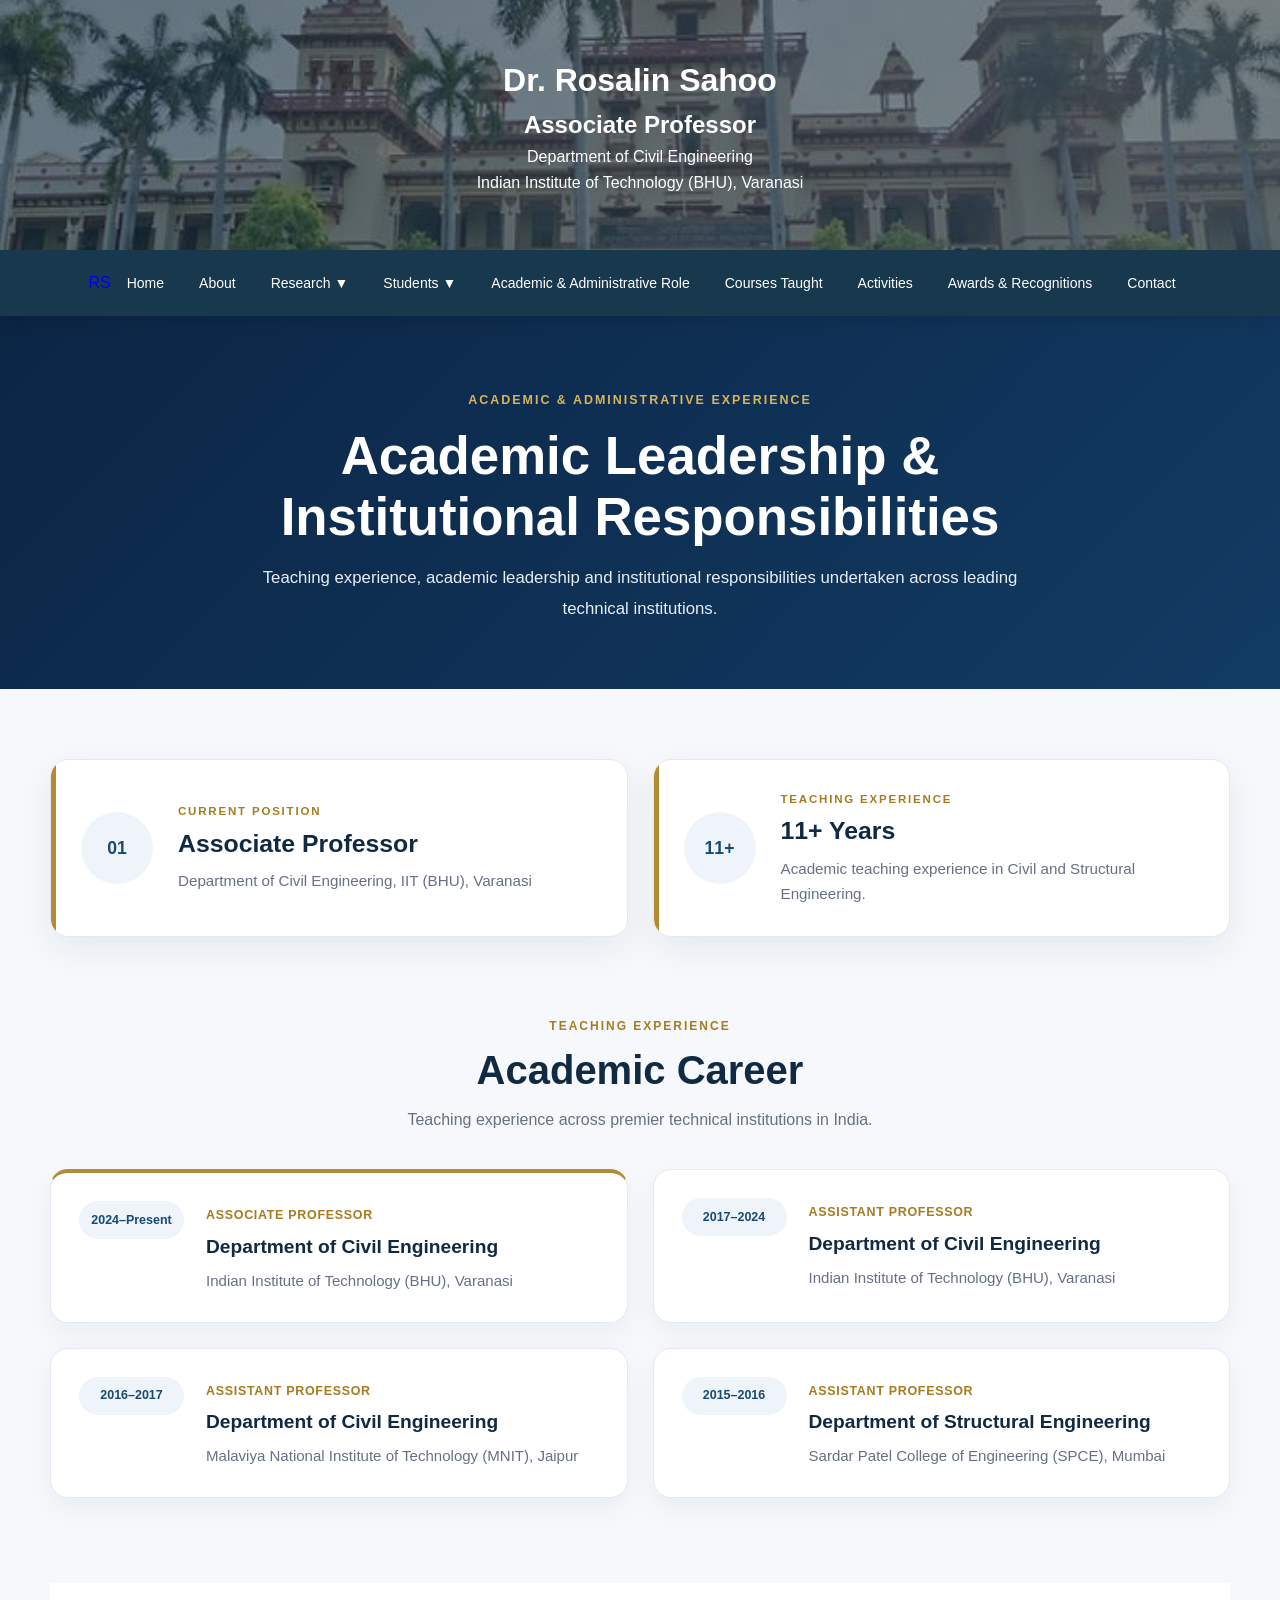
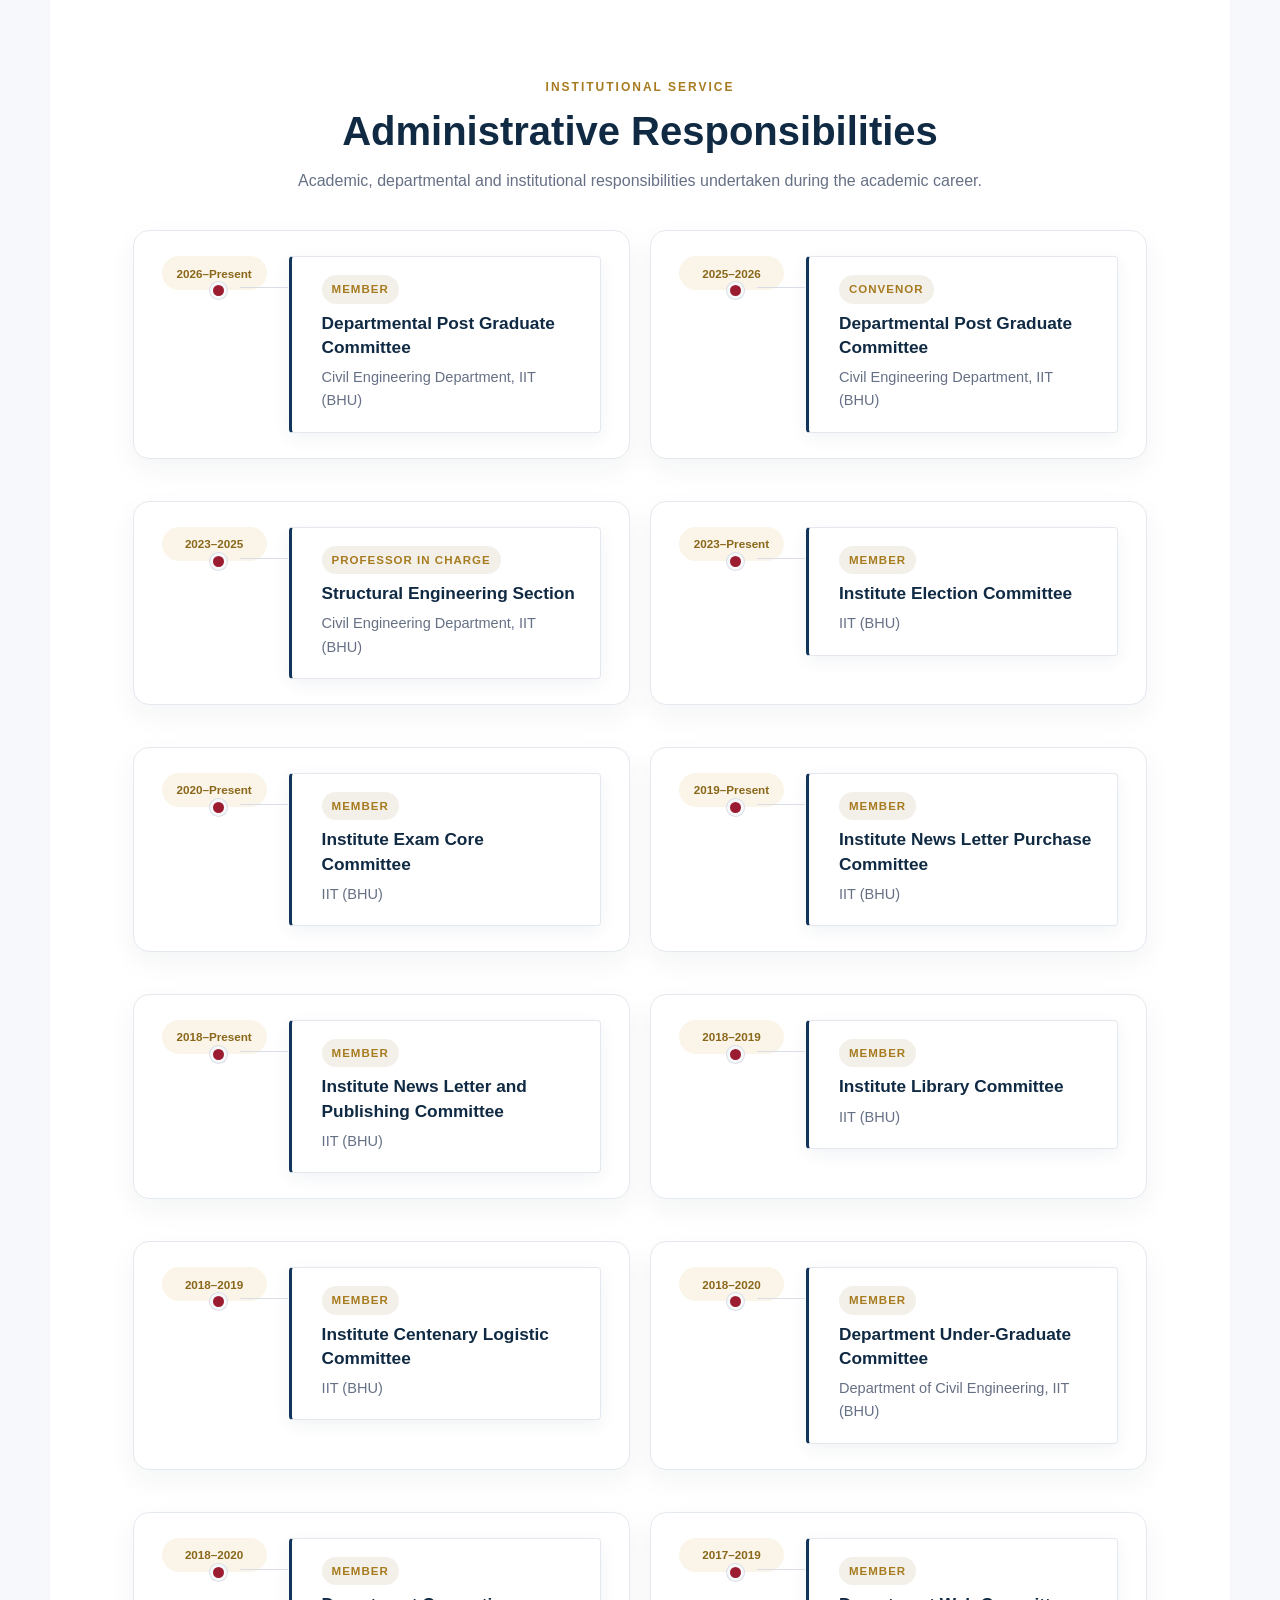
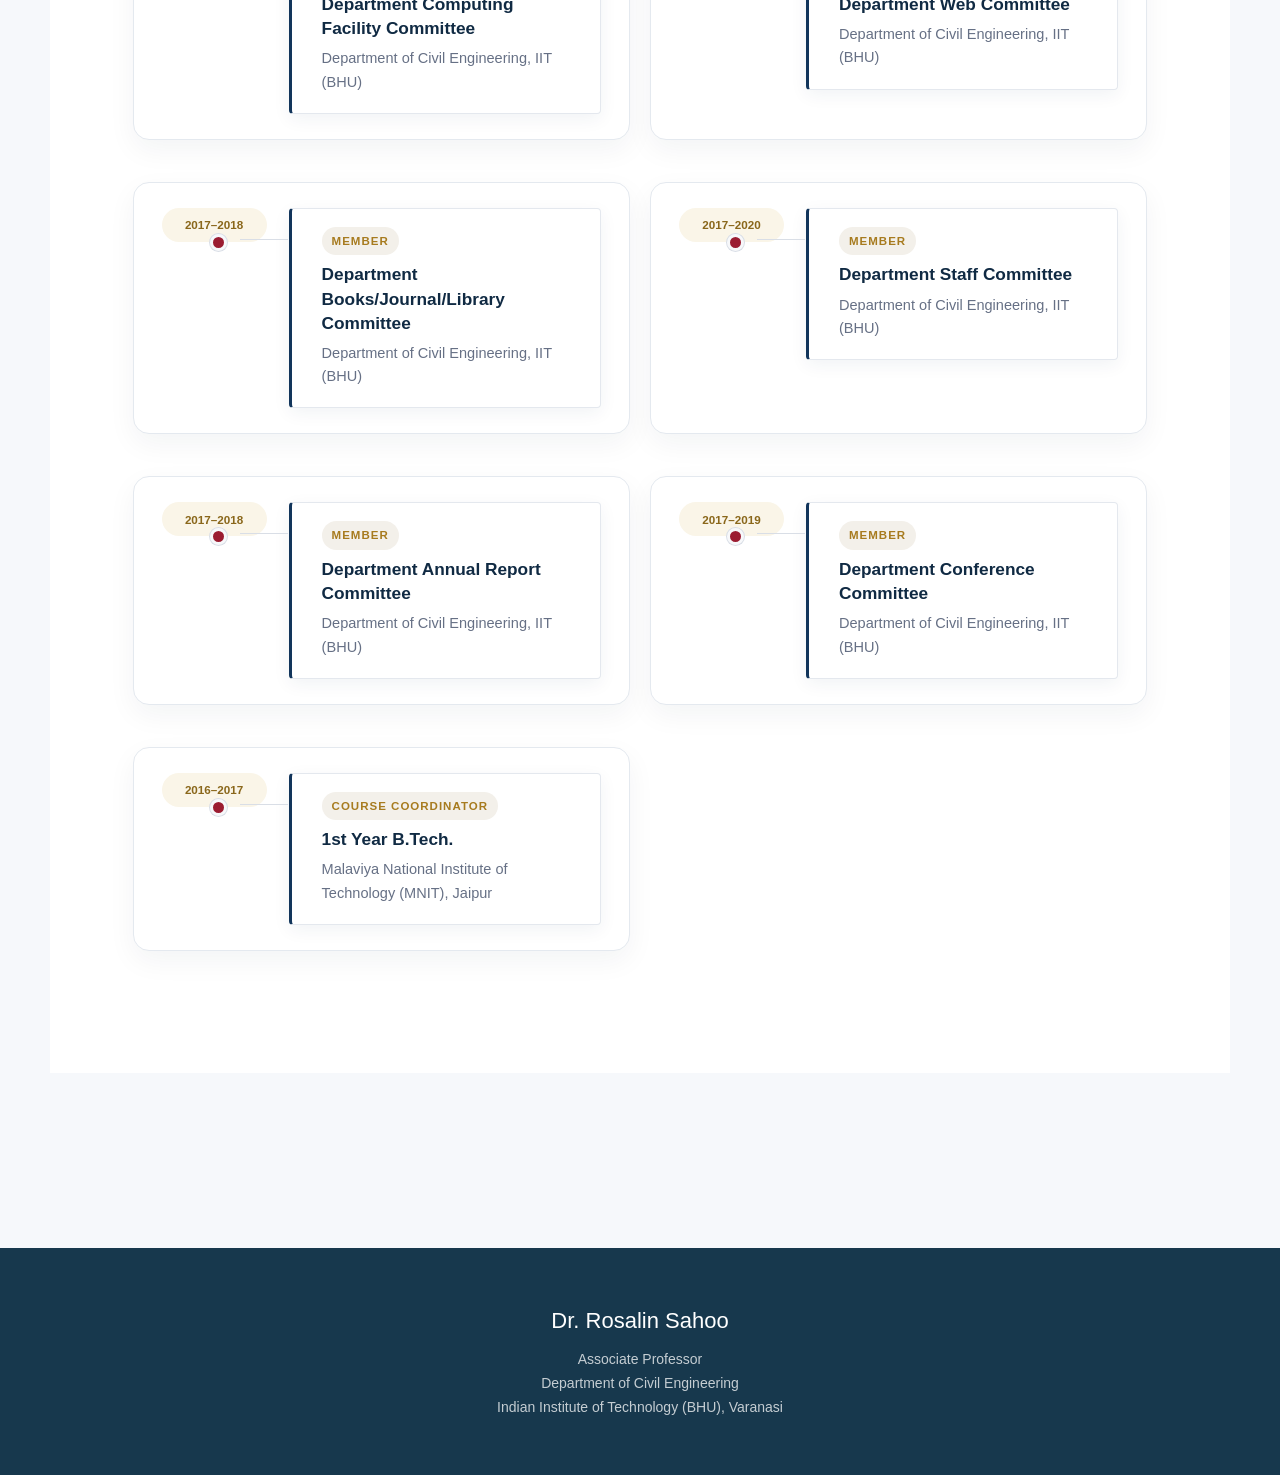
==== academic-administrative-experience.html @ 18638da4 "Initial website upload" ====
<!DOCTYPE html>
<html lang="en">

<head>

    <meta charset="UTF-8">

    <meta name="viewport"
          content="width=device-width, initial-scale=1.0">

    <title>
        Academic & Administrative Experience | Dr. Rosalin Sahoo
    </title>

    <!-- MAIN WEBSITE CSS -->
    <link rel="stylesheet" href="css/style.css">

    <!-- ACADEMIC & ADMINISTRATIVE PAGE CSS -->
    <link rel="stylesheet" href="css/academic-admin.css">

</head>


<body>


<!-- =====================================================
     HEADER
===================================================== -->

<header class="site-header">

    <div class="header-background">

        <div class="header-overlay">

            <div class="profile-content">

                <h1>
                    Dr. Rosalin Sahoo
                </h1>

                <h2>
                    Associate Professor
                </h2>

                <p>
                    Department of Civil Engineering<br>
                    Indian Institute of Technology (BHU), Varanasi
                </p>

            </div>

        </div>

    </div>


    <!-- =================================================
         NAVIGATION
    ================================================== -->

    <nav class="navbar">

        <div class="nav-container">

            <a href="index.html" class="nav-logo">
                RS
            </a>


            <ul class="nav-menu">


                <!-- HOME -->

                <li>
                    <a href="index.html">
                        Home
                    </a>
                </li>


                <!-- ABOUT -->

                <li>
                    <a href="index.html#about">
                        About
                    </a>
                </li>


                <!-- RESEARCH -->

                <li class="dropdown">

                    <a href="#">
                        Research <span>▼</span>
                    </a>

                    <ul class="dropdown-menu">

                        <li>
                            <a href="research-areas.html">
                                Research Areas
                            </a>
                        </li>

                        <li>
                            <a href="publications.html">
                                Publications
                            </a>
                        </li>

                        <li>
                            <a href="sponsored-projects.html">
                                Sponsored Projects
                            </a>
                        </li>

                        <li>
                            <a href="patents.html">
                                Patents
                            </a>
                        </li>

                    </ul>

                </li>


                <!-- STUDENTS -->

                <li class="dropdown">

                    <a href="#">
                        Students <span>▼</span>
                    </a>

                    <ul class="dropdown-menu">

                        <li>
                            <a href="postdoctoral-fellows.html">
                                Postdoctoral Fellows
                            </a>
                        </li>

                        <li>
                            <a href="phd-students.html">
                                Ph.D. Students
                            </a>
                        </li>

                        <li>
                            <a href="pg-students.html">
                                PG Students (M.Tech. + IDD)
                            </a>
                        </li>

                    </ul>

                </li>


                <!-- ACADEMIC & ADMINISTRATIVE -->

                <li>
                    <a href="academic-administrative-experience.html"
                       class="active">
                        Academic &amp; Administrative Role
                    </a>
                </li>


                <!-- COURSES -->

                <li>
                    <a href="courses-taught.html">
                        Courses Taught
                    </a>
                </li>


                <!-- ACTIVITIES -->

                <li>
                    <a href="activities.html">
                        Activities
                    </a>
                </li>


                <!-- AWARDS -->

                <li>
                    <a href="awards.html">
                        Awards &amp; Recognitions
                    </a>
                </li>


                <!-- CONTACT -->

                <li>
                    <a href="contact.html">
                        Contact
                    </a>
                </li>

            </ul>

        </div>

    </nav>

</header>



<!-- =====================================================
     ACADEMIC & ADMINISTRATIVE PAGE
===================================================== -->

<main class="academic-admin-page">


    <!-- =================================================
         PAGE HERO
    ================================================== -->

    <section class="academic-admin-hero">

        <div class="academic-admin-hero-inner">

            <span class="academic-admin-kicker">
                ACADEMIC &amp; ADMINISTRATIVE EXPERIENCE
            </span>

            <h1>
                Academic Leadership &amp;
                Institutional Responsibilities
            </h1>

            <p>
                Teaching experience, academic leadership and
                institutional responsibilities undertaken across
                leading technical institutions.
            </p>

        </div>

    </section>



    <!-- =================================================
         MAIN CONTENT
    ================================================== -->

    <div class="academic-admin-container">


        <!-- =================================================
             EXPERIENCE OVERVIEW
        ================================================== -->

        <section class="experience-overview">


            <!-- CURRENT POSITION -->

            <div class="overview-card">

                <div class="overview-number">
                    01
                </div>

                <div class="overview-content">

                    <span class="overview-label">
                        CURRENT POSITION
                    </span>

                    <h2>
                        Associate Professor
                    </h2>

                    <p>
                        Department of Civil Engineering,
                        IIT (BHU), Varanasi
                    </p>

                </div>

            </div>


            <!-- EXPERIENCE -->

            <div class="overview-card">

                <div class="overview-number">
                    11+
                </div>

                <div class="overview-content">

                    <span class="overview-label">
                        TEACHING EXPERIENCE
                    </span>

                    <h2>
                        11+ Years
                    </h2>

                    <p>
                        Academic teaching experience in Civil
                        and Structural Engineering.
                    </p>

                </div>

            </div>

        </section>



        <!-- =================================================
             TEACHING EXPERIENCE
        ================================================== -->

        <section class="experience-section">


            <div class="experience-heading">

                <span class="academic-admin-section-label">
                    TEACHING EXPERIENCE
                </span>

                <h2>
                    Academic Career
                </h2>

                <p>
                    Teaching experience across premier technical
                    institutions in India.
                </p>

            </div>



            <div class="teaching-timeline">


                <!-- CURRENT -->

                <article class="teaching-item current">

                    <div class="teaching-marker">
                        <span></span>
                    </div>

                    <div class="teaching-year">
                        2024–Present
                    </div>

                    <div class="teaching-details">

                        <span class="teaching-position">
                            Associate Professor
                        </span>

                        <h3>
                            Department of Civil Engineering
                        </h3>

                        <p>
                            Indian Institute of Technology (BHU),
                            Varanasi
                        </p>

                    </div>

                </article>



                <!-- 2017–2024 -->

                <article class="teaching-item">

                    <div class="teaching-marker">
                        <span></span>
                    </div>

                    <div class="teaching-year">
                        2017–2024
                    </div>

                    <div class="teaching-details">

                        <span class="teaching-position">
                            Assistant Professor
                        </span>

                        <h3>
                            Department of Civil Engineering
                        </h3>

                        <p>
                            Indian Institute of Technology (BHU),
                            Varanasi
                        </p>

                    </div>

                </article>



                <!-- MNIT -->

                <article class="teaching-item">

                    <div class="teaching-marker">
                        <span></span>
                    </div>

                    <div class="teaching-year">
                        2016–2017
                    </div>

                    <div class="teaching-details">

                        <span class="teaching-position">
                            Assistant Professor
                        </span>

                        <h3>
                            Department of Civil Engineering
                        </h3>

                        <p>
                            Malaviya National Institute of Technology
                            (MNIT), Jaipur
                        </p>

                    </div>

                </article>



                <!-- SPCE -->

                <article class="teaching-item">

                    <div class="teaching-marker">
                        <span></span>
                    </div>

                    <div class="teaching-year">
                        2015–2016
                    </div>

                    <div class="teaching-details">

                        <span class="teaching-position">
                            Assistant Professor
                        </span>

                        <h3>
                            Department of Structural Engineering
                        </h3>

                        <p>
                            Sardar Patel College of Engineering
                            (SPCE), Mumbai
                        </p>

                    </div>

                </article>


            </div>

        </section>



        <!-- =================================================
             ADMINISTRATIVE RESPONSIBILITIES
        ================================================== -->

        <section class="experience-section administrative-section">


            <div class="experience-heading">

                <span class="academic-admin-section-label">
                    INSTITUTIONAL SERVICE
                </span>

                <h2>
                    Administrative Responsibilities
                </h2>

                <p>
                    Academic, departmental and institutional
                    responsibilities undertaken during the
                    academic career.
                </p>

            </div>



            <div class="administrative-list">


                <!-- 1 -->

                <article class="admin-item">

                    <div class="admin-period">
                        2026–Present
                    </div>

                    <div class="admin-content">

                        <span class="admin-role">
                            Member
                        </span>

                        <h3>
                            Departmental Post Graduate Committee
                        </h3>

                        <p>
                            Civil Engineering Department,
                            IIT (BHU)
                        </p>

                    </div>

                </article>



                <!-- 2 -->

                <article class="admin-item">

                    <div class="admin-period">
                        2025–2026
                    </div>

                    <div class="admin-content">

                        <span class="admin-role">
                            Convenor
                        </span>

                        <h3>
                            Departmental Post Graduate Committee
                        </h3>

                        <p>
                            Civil Engineering Department,
                            IIT (BHU)
                        </p>

                    </div>

                </article>



                <!-- 3 -->

                <article class="admin-item">

                    <div class="admin-period">
                        2023–2025
                    </div>

                    <div class="admin-content">

                        <span class="admin-role">
                            Professor In Charge
                        </span>

                        <h3>
                            Structural Engineering Section
                        </h3>

                        <p>
                            Civil Engineering Department,
                            IIT (BHU)
                        </p>

                    </div>

                </article>



                <!-- 4 -->

                <article class="admin-item">

                    <div class="admin-period">
                        2023–Present
                    </div>

                    <div class="admin-content">

                        <span class="admin-role">
                            Member
                        </span>

                        <h3>
                            Institute Election Committee
                        </h3>

                        <p>
                            IIT (BHU)
                        </p>

                    </div>

                </article>



                <!-- 5 -->

                <article class="admin-item">

                    <div class="admin-period">
                        2020–Present
                    </div>

                    <div class="admin-content">

                        <span class="admin-role">
                            Member
                        </span>

                        <h3>
                            Institute Exam Core Committee
                        </h3>

                        <p>
                            IIT (BHU)
                        </p>

                    </div>

                </article>



                <!-- 6 -->

                <article class="admin-item">

                    <div class="admin-period">
                        2019–Present
                    </div>

                    <div class="admin-content">

                        <span class="admin-role">
                            Member
                        </span>

                        <h3>
                            Institute News Letter Purchase Committee
                        </h3>

                        <p>
                            IIT (BHU)
                        </p>

                    </div>

                </article>



                <!-- 7 -->

                <article class="admin-item">

                    <div class="admin-period">
                        2018–Present
                    </div>

                    <div class="admin-content">

                        <span class="admin-role">
                            Member
                        </span>

                        <h3>
                            Institute News Letter and Publishing Committee
                        </h3>

                        <p>
                            IIT (BHU)
                        </p>

                    </div>

                </article>



                <!-- 8 -->

                <article class="admin-item">

                    <div class="admin-period">
                        2018–2019
                    </div>

                    <div class="admin-content">

                        <span class="admin-role">
                            Member
                        </span>

                        <h3>
                            Institute Library Committee
                        </h3>

                        <p>
                            IIT (BHU)
                        </p>

                    </div>

                </article>



                <!-- 9 -->

                <article class="admin-item">

                    <div class="admin-period">
                        2018–2019
                    </div>

                    <div class="admin-content">

                        <span class="admin-role">
                            Member
                        </span>

                        <h3>
                            Institute Centenary Logistic Committee
                        </h3>

                        <p>
                            IIT (BHU)
                        </p>

                    </div>

                </article>



                <!-- 10 -->

                <article class="admin-item">

                    <div class="admin-period">
                        2018–2020
                    </div>

                    <div class="admin-content">

                        <span class="admin-role">
                            Member
                        </span>

                        <h3>
                            Department Under-Graduate Committee
                        </h3>

                        <p>
                            Department of Civil Engineering,
                            IIT (BHU)
                        </p>

                    </div>

                </article>



                <!-- 11 -->

                <article class="admin-item">

                    <div class="admin-period">
                        2018–2020
                    </div>

                    <div class="admin-content">

                        <span class="admin-role">
                            Member
                        </span>

                        <h3>
                            Department Computing Facility Committee
                        </h3>

                        <p>
                            Department of Civil Engineering,
                            IIT (BHU)
                        </p>

                    </div>

                </article>



                <!-- 12 -->

                <article class="admin-item">

                    <div class="admin-period">
                        2017–2019
                    </div>

                    <div class="admin-content">

                        <span class="admin-role">
                            Member
                        </span>

                        <h3>
                            Department Web Committee
                        </h3>

                        <p>
                            Department of Civil Engineering,
                            IIT (BHU)
                        </p>

                    </div>

                </article>



                <!-- 13 -->

                <article class="admin-item">

                    <div class="admin-period">
                        2017–2018
                    </div>

                    <div class="admin-content">

                        <span class="admin-role">
                            Member
                        </span>

                        <h3>
                            Department Books/Journal/Library Committee
                        </h3>

                        <p>
                            Department of Civil Engineering,
                            IIT (BHU)
                        </p>

                    </div>

                </article>



                <!-- 14 -->

                <article class="admin-item">

                    <div class="admin-period">
                        2017–2020
                    </div>

                    <div class="admin-content">

                        <span class="admin-role">
                            Member
                        </span>

                        <h3>
                            Department Staff Committee
                        </h3>

                        <p>
                            Department of Civil Engineering,
                            IIT (BHU)
                        </p>

                    </div>

                </article>



                <!-- 15 -->

                <article class="admin-item">

                    <div class="admin-period">
                        2017–2018
                    </div>

                    <div class="admin-content">

                        <span class="admin-role">
                            Member
                        </span>

                        <h3>
                            Department Annual Report Committee
                        </h3>

                        <p>
                            Department of Civil Engineering,
                            IIT (BHU)
                        </p>

                    </div>

                </article>



                <!-- 16 -->

                <article class="admin-item">

                    <div class="admin-period">
                        2017–2019
                    </div>

                    <div class="admin-content">

                        <span class="admin-role">
                            Member
                        </span>

                        <h3>
                            Department Conference Committee
                        </h3>

                        <p>
                            Department of Civil Engineering,
                            IIT (BHU)
                        </p>

                    </div>

                </article>



                <!-- 17 -->

                <article class="admin-item">

                    <div class="admin-period">
                        2016–2017
                    </div>

                    <div class="admin-content">

                        <span class="admin-role">
                            Course Coordinator
                        </span>

                        <h3>
                            1st Year B.Tech.
                        </h3>

                        <p>
                            Malaviya National Institute of Technology
                            (MNIT), Jaipur
                        </p>

                    </div>

                </article>


            </div>

        </section>


    </div>

</main>



<!-- =====================================================
     FOOTER
===================================================== -->

<footer class="site-footer">

    <div class="footer-content">

        <h3>
            Dr. Rosalin Sahoo
        </h3>

        <p>
            Associate Professor<br>
            Department of Civil Engineering<br>
            Indian Institute of Technology (BHU), Varanasi
        </p>

    </div>

</footer>


<script src="js/script.js"></script>

</body>

</html>
---- css/style.css ----
/* =========================================================
   DR. ROSALIN SAHOO WEBSITE
   COMPLETE CSS
========================================================= */


/* =========================================================
   1. GLOBAL
========================================================= */

* {
    margin: 0;
    padding: 0;
    box-sizing: border-box;
}

html {
    scroll-behavior: smooth;
}

body {
    margin: 0;
    padding: 0;

    font-family:
        "Segoe UI",
        Arial,
        Helvetica,
        sans-serif;

    color: #263746;

    background: #ffffff;

    line-height: 1.6;

    overflow-x: hidden;
}

img {
    max-width: 100%;
}

a {
    text-decoration: none;
}

button {
    font-family: inherit;
}


/* =========================================================
   2. COMMON SECTION LABEL
========================================================= */

.section-kicker {
    display: inline-block;

    margin-bottom: 12px;

    color: #9b1c31;

    font-size: 13px;

    font-weight: 700;

    letter-spacing: 3px;

    text-transform: uppercase;
}


/* =========================================================
   3. IIT(BHU) HEADER
========================================================= */

.header-background {

    width: 100%;

    min-height: 250px;

    background-image:
        linear-gradient(
            rgba(12, 35, 50, 0.55),
            rgba(12, 35, 50, 0.55)
        ),
        url("../images/background/iitbhu_background.jpeg");

    background-size: cover;

    background-position: center;

    display: flex;

    align-items: center;

    justify-content: center;

    text-align: center;

    color: white;
}


.header-content {

    padding: 50px 25px;

}


.header-content h1 {

    margin-bottom: 8px;

    font-size: 42px;

    font-weight: 600;

    letter-spacing: 0.5px;

}


.header-content p {

    font-size: 18px;

    opacity: 0.92;

}


/* =========================================================
   4. NAVIGATION BAR
========================================================= */

.navbar {

    width: 100%;

    background: #17384d;

    box-shadow:
        0 5px 18px rgba(0, 0, 0, 0.12);

    position: relative;

    z-index: 1000;
}


.nav-container {

    width: 100%;

    max-width: 1250px;

    min-height: 66px;

    margin: 0 auto;

    padding: 0 25px;

    display: flex;

    align-items: center;

    justify-content: center;
}


.nav-menu {

    list-style: none;

    display: flex;

    align-items: center;

    justify-content: center;

    flex-wrap: wrap;

    gap: 3px;

}


.nav-menu > li {

    position: relative;

}


.nav-menu > li > a {

    display: block;

    padding: 21px 16px;

    color: white;

    font-size: 14px;

    font-weight: 500;

    transition:
        background 0.3s ease,
        color 0.3s ease;
}


.nav-menu > li > a:hover {

    background: #9b1c31;

}


/* Dropdown */

.dropdown-menu {

    position: absolute;

    top: 100%;

    left: 0;

    min-width: 220px;

    padding: 8px 0;

    background: white;

    list-style: none;

    box-shadow:
        0 12px 30px rgba(0, 0, 0, 0.16);

    border-top: 3px solid #9b1c31;

    opacity: 0;

    visibility: hidden;

    transform: translateY(8px);

    transition:
        opacity 0.25s ease,
        transform 0.25s ease,
        visibility 0.25s ease;

    z-index: 1100;
}


.nav-menu li:hover > .dropdown-menu {

    opacity: 1;

    visibility: visible;

    transform: translateY(0);

}


.dropdown-menu li {

    width: 100%;

}


.dropdown-menu li a {

    display: block;

    padding: 11px 18px;

    color: #304452;

    font-size: 14px;

    white-space: nowrap;

}


.dropdown-menu li a:hover {

    background: #f1f4f6;

    color: #9b1c31;

}


/* =========================================================
   HERO SLIDESHOW — CENTERED
========================================================= */

.hero-section {
    width: 100%;
    padding: 60px 30px;

    display: flex;
    justify-content: center;
    align-items: center;

    background: linear-gradient(
        135deg,
        #f4f7f9,
        #e8eef2
    );

    box-sizing: border-box;
}


/* Main slideshow */

.hero-container {
    position: relative;

    display: block;

    width: 100%;
    max-width: 1200px;

    margin: 0 auto !important;

    padding: 0 !important;

    left: auto !important;
    right: auto !important;

    transform: none !important;

    overflow: hidden;

    border-radius: 16px;

    background: #172f3f;

    box-shadow:
        0 20px 45px rgba(0, 0, 0, 0.15);

    box-sizing: border-box;
}


/* =========================================================
   SLIDES
========================================================= */

.slide {
    position: relative !important;

    width: 100% !important;

    height: 560px;

    min-height: 560px;

    margin: 0 !important;

    padding: 0 !important;

    display: none;

    overflow: hidden;
}


.slide.active {
    display: block !important;
}


/* =========================================================
   SLIDE IMAGE
========================================================= */

.slide img {
    display: block;

    width: 100% !important;

    height: 560px !important;

    margin: 0 !important;

    padding: 0 !important;

    object-fit: cover;

    object-position: center;
}


/* =========================================================
   ANNOTATIONS
========================================================= */

.annotation {
    position: absolute !important;

    z-index: 20;

    padding: 8px 14px;

    margin: 0;

    background: rgba(23, 56, 77, 0.95);

    color: #ffffff;

    border-left: 4px solid #9b1c31;

    border-radius: 4px;

    font-size: 14px;

    font-weight: 600;

    line-height: 1.4;

    white-space: nowrap;

    box-shadow:
        0 6px 18px rgba(0, 0, 0, 0.25);
}


/* =========================================================
   PREVIOUS / NEXT
========================================================= */

.prev,
.next {
    position: absolute !important;

    top: 50%;

    width: 45px;

    height: 45px;

    margin: 0;

    padding: 0;

    transform: translateY(-50%);

    z-index: 30;

    border: none;

    border-radius: 50%;

    background: rgba(23, 56, 77, 0.82);

    color: #ffffff;

    font-size: 25px;

    cursor: pointer;

    display: flex;

    align-items: center;

    justify-content: center;
}


.prev {
    left: 20px;
}


.next {
    right: 20px;
}


.prev:hover,
.next:hover {
    background: #9b1c31;
}


/* =========================================================
   DOTS
========================================================= */

.dots {
    position: absolute !important;

    left: 50% !important;

    bottom: 20px;

    width: auto;

    margin: 0;

    padding: 0;

    transform: translateX(-50%);

    z-index: 30;

    display: flex;

    align-items: center;

    justify-content: center;

    gap: 8px;
}


.dot {
    width: 10px;

    height: 10px;

    margin: 0;

    padding: 0;

    border-radius: 50%;

    background: rgba(255, 255, 255, 0.55);

    cursor: pointer;
}


.dot.active,
.dot:hover {
    background: #ffffff;

    transform: scale(1.2);
}


/* =========================================================
   MOBILE
========================================================= */

@media (max-width: 700px) {

    .hero-section {
        width: 100%;

        padding: 30px 15px;

        display: flex;

        justify-content: center;
    }


    .hero-container {
        width: 100%;

        max-width: 100%;

        margin: 0 auto !important;
    }


    .slide {
        height: 420px;

        min-height: 420px;
    }


    .slide img {
        height: 420px !important;
    }


    .annotation {
        font-size: 11px;

        padding: 6px 9px;

        max-width: 180px;

        white-space: normal;
    }


    .prev,
    .next {
        width: 38px;

        height: 38px;

        font-size: 20px;
    }


    .prev {
        left: 10px;
    }


    .next {
        right: 10px;
    }
}

/* Individual slide */

.slide {
    position: relative;

    width: 100%;

    min-height: 560px;

    display: none;

    margin: 0;
    padding: 0;
}


.slide.active {
    display: block;
}


/* Slide image */

.slide img {
    display: block;

    width: 100%;

    height: 560px;

    margin: 0;
    padding: 0;

    object-fit: cover;

    object-position: center;
}


/* Image overlay */

.slide::after {
    content: "";

    position: absolute;

    top: 0;
    left: 0;
    right: 0;
    bottom: 0;

    background: linear-gradient(
        to bottom,
        rgba(0, 0, 0, 0.02),
        rgba(0, 0, 0, 0.15)
    );

    pointer-events: none;

    z-index: 1;
}


/* =========================================================
   ANNOTATIONS
========================================================= */

.annotation {
    position: absolute;

    z-index: 10;

    padding: 8px 14px;

    background: rgba(23, 56, 77, 0.94);

    color: white;

    border-left: 4px solid #9b1c31;

    border-radius: 4px;

    font-size: 14px;

    font-weight: 600;

    line-height: 1.4;

    white-space: nowrap;

    box-shadow: 0 6px 18px rgba(0, 0, 0, 0.25);
}


/* =========================================================
   PREVIOUS / NEXT BUTTONS
========================================================= */

.prev,
.next {
    position: absolute;

    top: 50%;

    transform: translateY(-50%);

    z-index: 20;

    width: 45px;
    height: 45px;

    border: none;

    border-radius: 50%;

    background: rgba(23, 56, 77, 0.80);

    color: white;

    font-size: 25px;

    cursor: pointer;

    display: flex;

    align-items: center;

    justify-content: center;
}


.prev {
    left: 20px;
}


.next {
    right: 20px;
}


.prev:hover,
.next:hover {
    background: #9b1c31;
}


/* =========================================================
   SLIDESHOW DOTS
========================================================= */

.dots {
    position: absolute;

    left: 50%;

    bottom: 20px;

    transform: translateX(-50%);

    z-index: 20;

    display: flex;

    justify-content: center;

    align-items: center;

    gap: 8px;
}


.dot {
    width: 10px;
    height: 10px;

    border-radius: 50%;

    background: rgba(255, 255, 255, 0.55);

    cursor: pointer;
}


.dot.active,
.dot:hover {
    background: white;

    transform: scale(1.2);
}


/* =========================================================
   6. INDIVIDUAL SLIDES
========================================================= */

.slide {

    position: relative !important;

    width: 100% !important;

    min-height: 570px;

    display: none;

    margin: 0;

    padding: 0;

    overflow: hidden;

}


/*
   Only the active slide is displayed.
*/

.slide.active {

    display: block !important;

}


/* =========================================================
   7. SLIDESHOW IMAGE
========================================================= */

.slide img {

    display: block;

    width: 100% !important;

    height: 570px;

    margin: 0;

    padding: 0;

    object-fit: cover;

    object-position: center;

}


/* =========================================================
   8. IMAGE OVERLAY
========================================================= */

.slide::after {

    content: "";

    position: absolute;

    top: 0;

    left: 0;

    right: 0;

    bottom: 0;

    background:
        linear-gradient(
            to bottom,
            rgba(0, 0, 0, 0.03),
            rgba(0, 0, 0, 0.15)
        );

    pointer-events: none;

    z-index: 1;

}


/* =========================================================
   9. ANNOTATIONS
========================================================= */


/*
   IMPORTANT:
   Annotations are positioned relative to the
   individual .slide.

   Therefore they stay attached to the photograph.
*/

.annotation {

    position: absolute !important;

    z-index: 20 !important;

    display: block;

    width: max-content;

    max-width: 220px;

    padding: 8px 14px;

    margin: 0;

    background:
        rgba(23, 56, 77, 0.95);

    color: #ffffff;

    border-left: 4px solid #9b1c31;

    border-radius: 4px;

    font-size: 14px;

    font-weight: 600;

    line-height: 1.4;

    white-space: nowrap;

    box-shadow:
        0 6px 18px rgba(0, 0, 0, 0.28);

    pointer-events: none;

}


/*
   If annotation has an arrow/line,
   it remains inside the slide.
*/

.annotation::after {

    pointer-events: none;

}


/* =========================================================
   10. SLIDESHOW PREVIOUS / NEXT BUTTONS
========================================================= */

.prev,
.next {

    position: absolute !important;

    top: 50%;

    transform: translateY(-50%);

    z-index: 50;

    width: 45px;

    height: 45px;

    padding: 0;

    border: none;

    border-radius: 50%;

    background:
        rgba(23, 56, 77, 0.82);

    color: #ffffff;

    font-size: 25px;

    line-height: 45px;

    text-align: center;

    cursor: pointer;

    transition:
        background 0.3s ease,
        transform 0.3s ease;
}


.prev {

    left: 20px;

}


.next {

    right: 20px;

}


.prev:hover,
.next:hover {

    background: #9b1c31;

    transform:
        translateY(-50%) scale(1.06);

}


/* =========================================================
   11. SLIDESHOW DOTS
========================================================= */

.dots {

    position: absolute !important;

    left: 50%;

    bottom: 20px;

    transform: translateX(-50%);

    z-index: 50;

    display: flex;

    align-items: center;

    justify-content: center;

    gap: 8px;

}


.dot {

    width: 10px;

    height: 10px;

    padding: 0;

    border-radius: 50%;

    background:
        rgba(255, 255, 255, 0.55);

    cursor: pointer;

    transition:
        transform 0.25s ease,
        background 0.25s ease;
}


.dot.active,
.dot:hover {

    background: #ffffff;

    transform: scale(1.25);

}


/* =========================================================
   12. ABOUT SECTION
========================================================= */

.about-section {

    width: 100%;

    padding: 100px 30px;

    background: #ffffff;

}


.about-container {

    width: 100%;

    max-width: 1200px;

    margin: 0 auto;

    display: grid !important;

    grid-template-columns:
        420px 1fr !important;

    gap: 75px;

    align-items: center;

}


/* LEFT PHOTO */

.about-image {

    width: 420px;

    height: 520px;

    display: block;

    margin: 0;

}


.profile-photo {

    width: 100%;

    height: 100%;

    display: block;

    object-fit: contain;

    object-position: center;

    border-radius: 16px;

    background: #f5f6f7;

    box-shadow:
        0 18px 45px rgba(0, 0, 0, 0.14);

}


/* RIGHT CONTENT */

.about-content {

    width: 100%;

    max-width: 650px;

}


.about-content h2 {

    margin: 0 0 8px;

    font-size: 44px;

    line-height: 1.15;

    color: #17384d;

    font-weight: 600;

}


.about-content h3 {

    margin: 0 0 12px;

    font-size: 21px;

    line-height: 1.4;

    color: #9b1c31;

    font-weight: 500;

}


.about-affiliation {

    margin: 0 0 28px;

    color: #68757d;

    font-size: 16px;

    line-height: 1.7;

}


.about-content p:not(.about-affiliation) {

    margin: 0 0 18px;

    color: #59656d;

    font-size: 17px;

    line-height: 1.9;

}


.about-button {

    display: inline-flex;

    align-items: center;

    gap: 14px;

    margin-top: 12px;

    padding: 13px 22px;

    border-radius: 5px;

    background: #17384d;

    color: #ffffff;

    font-size: 14px;

    font-weight: 500;

}


.about-button:hover {

    background: #9b1c31;

}


/* =========================================================
   13. RESEARCH AREA SECTION
========================================================= */

.research-areas-section {

    width: 100%;

    padding: 100px 30px;

    background:
        linear-gradient(
            135deg,
            #f5f7fa,
            #e9eef3
        );

}


.research-areas-heading {

    width: 100%;

    max-width: 850px;

    margin: 0 auto 55px;

    text-align: center;

}


.research-areas-heading h2 {

    margin: 0 0 15px;

    color: #17384d;

    font-size: 42px;

    line-height: 1.2;

    font-weight: 600;

}


.research-areas-heading p {

    margin: 0;

    color: #68757d;

    font-size: 17px;

    line-height: 1.8;

}


/* =========================================================
   14. RESEARCH CARDS
========================================================= */

.research-cards {

    width: 100%;

    max-width: 1200px;

    margin: 0 auto;

    display: grid !important;

    grid-template-columns:
        repeat(3, minmax(0, 1fr)) !important;

    gap: 25px;

}


.research-card {

    position: relative;

    min-height: 285px;

    padding: 35px;

    background: #ffffff;

    border-radius: 12px;

    border: 1px solid #e3e8ec;

    overflow: hidden;

    transition:
        transform 0.3s ease,
        box-shadow 0.3s ease;
}


.research-card::before {

    content: "";

    position: absolute;

    left: 0;

    top: 0;

    width: 4px;

    height: 0;

    background: #9b1c31;

    transition:
        height 0.3s ease;
}


.research-card:hover {

    transform:
        translateY(-7px);

    box-shadow:
        0 18px 40px rgba(0, 0, 0, 0.10);

}


.research-card:hover::before {

    height: 100%;

}


.research-number {

    margin-bottom: 22px;

    color: #9b1c31;

    font-size: 13px;

    font-weight: 700;

    letter-spacing: 2px;

}


.research-card h3 {

    margin: 0 0 15px;

    color: #17384d;

    font-size: 21px;

    line-height: 1.35;

}


.research-card p {

    margin: 0;

    color: #68757d;

    font-size: 15px;

    line-height: 1.75;

}


.research-arrow {

    position: absolute;

    right: 30px;

    bottom: 25px;

    color: #9b1c31;

    font-size: 22px;

}


.research-card:hover .research-arrow {

    transform:
        translateX(7px);

}


/* =========================================================
   15. GENERAL CONTENT
========================================================= */

.content-section {

    width: 100%;

    padding: 90px 30px;

    background: #ffffff;

}


.content-container {

    width: 100%;

    max-width: 1200px;

    margin: 0 auto;

}


.content-section h2 {

    margin-bottom: 25px;

    color: #17384d;

    font-size: 40px;

}


.content-section p {

    color: #59656d;

    line-height: 1.8;

}


/* =========================================================
   16. FOOTER
========================================================= */

.site-footer {

    width: 100%;

    padding: 55px 30px;

    background: #17384d;

    color: #ffffff;

    text-align: center;

}


.site-footer h3 {

    margin-bottom: 10px;

    font-size: 22px;

    font-weight: 500;

}


.site-footer p {

    color:
        rgba(255, 255, 255, 0.75);

    font-size: 14px;

    line-height: 1.7;

}


/* =========================================================
   17. TABLET
========================================================= */

@media (max-width: 1000px) {

    .nav-menu > li > a {

        padding: 18px 11px;

        font-size: 13px;

    }


    /* About */

    .about-container {

        grid-template-columns:
            340px 1fr !important;

        gap: 45px;

    }


    .about-image {

        width: 340px;

        height: 450px;

    }


    .about-content h2 {

        font-size: 36px;

    }


    /* Research */

    .research-cards {

        grid-template-columns:
            repeat(2, minmax(0, 1fr)) !important;

    }

}


/* =========================================================
   18. MOBILE
========================================================= */

@media (max-width: 700px) {

    /* Header */

    .header-background {

        min-height: 210px;

    }


    .header-content {

        padding: 40px 20px;

    }


    .header-content h1 {

        font-size: 30px;

    }


    .header-content p {

        font-size: 15px;

    }


    /* Navigation */

    .nav-container {

        padding: 0 10px;

    }


    .nav-menu {

        width: 100%;

        flex-direction: column;

        align-items: stretch;

        gap: 0;

    }


    .nav-menu > li > a {

        text-align: center;

        padding: 13px 10px;

    }


    /* Hero */

    .hero-section {

        padding: 30px 15px;

    }


    .hero-container {

        width: 100%;

        margin-left: auto !important;

        margin-right: auto !important;

        border-radius: 12px;

    }


    .slide {

        width: 100% !important;

        min-height: 420px;

    }


    .slide img {

        width: 100% !important;

        height: 420px;

    }


    .annotation {

        font-size: 11px;

        padding: 6px 9px;

        max-width: 160px;

    }


    .prev,
    .next {

        width: 38px;

        height: 38px;

        line-height: 38px;

        font-size: 20px;

    }


    .prev {

        left: 10px;

    }


    .next {

        right: 10px;

    }


    /* About */

    .about-section {

        padding: 70px 20px;

    }


    .about-container {

        display: grid !important;

        grid-template-columns:
            1fr !important;

        gap: 40px;

    }


    .about-image {

        width: 100%;

        max-width: 420px;

        height: 500px;

        margin: 0 auto;

    }


    .about-content {

        max-width: 100%;

    }


    .about-content h2 {

        font-size: 34px;

    }


    /* Research */

    .research-areas-section {

        padding: 70px 20px;

    }


    .research-areas-heading h2 {

        font-size: 33px;

    }


    .research-areas-heading p {

        font-size: 15px;

    }


    .research-cards {

        grid-template-columns:
            1fr !important;

        gap: 20px;

    }


    .research-card {

        min-height: 250px;

        padding: 30px;

    }


    /* General */

    .content-section {

        padding: 70px 20px;

    }


    .content-section h2 {

        font-size: 32px;

    }

}


/* =========================================================
   19. SMALL MOBILE
========================================================= */

@media (max-width: 450px) {

    .header-content h1 {

        font-size: 26px;

    }


    .about-image {

        height: 430px;

    }


    .about-content h2 {

        font-size: 30px;

    }


    .research-card {

        padding: 25px;

    }


    .research-card h3 {

        font-size: 19px;

    }

}
/* =========================================================
   RESEARCH HIGHLIGHTS SLIDESHOW
   Matches the actual HTML structure
========================================================= */

.research-slider-section {
    width: 100%;
    padding: 80px 30px;

    background:
        linear-gradient(
            135deg,
            #f4f7f9,
            #e8eef2
        );

    box-sizing: border-box;
}


/* Section heading */

.research-slider-section .section-heading {
    width: 100%;
    max-width: 900px;

    margin: 0 auto 45px;

    text-align: center;
}


/* Main slider */

.research-slider {
    position: relative;

    width: 100%;
    max-width: 1200px;

    margin: 0 auto !important;

    padding: 0;

    box-sizing: border-box;

    display: block;
}


/* =========================================================
   IMAGE CONTAINER
========================================================= */

.slide-image-container {
    position: relative;

    width: 100%;
    max-width: 1200px;

    height: 600px;

    margin: 0 auto !important;
    padding: 0;

    overflow: hidden;

    border-radius: 16px;

    background: #172f3f;

    box-shadow:
        0 20px 45px rgba(0, 0, 0, 0.16);

    box-sizing: border-box;
}


/* Main slideshow image */

#slide-image {
    display: block;

    width: 100% !important;

    height: 600px !important;

    max-width: none !important;

    margin: 0 !important;
    padding: 0;

    object-fit: cover;

    object-position: center;

    transition:
        opacity 0.4s ease;
}


/* Dark overlay */

.slide-overlay {
    position: absolute;

    top: 0;
    left: 0;
    right: 0;
    bottom: 0;

    z-index: 2;

    pointer-events: none;

    background:
        linear-gradient(
            to bottom,
            rgba(0, 0, 0, 0.08),
            rgba(0, 0, 0, 0.18)
        );
}


/* =========================================================
   SLIDE TITLE
========================================================= */

.slide-title {
    position: absolute;

    left: 40px;
    bottom: 45px;

    z-index: 5;

    max-width: 600px;

    color: white;
}


.slide-title span {
    display: block;

    margin-bottom: 8px;

    color: #ffffff;

    font-size: 13px;

    font-weight: 700;

    letter-spacing: 2px;

    text-transform: uppercase;
}


.slide-title h3 {
    margin: 0;

    color: #ffffff;

    font-size: 32px;

    line-height: 1.25;

    font-weight: 600;

    text-shadow:
        0 2px 10px rgba(0, 0, 0, 0.35);
}


/* =========================================================
   ANNOTATIONS
========================================================= */

.annotation-container {
    position: absolute;

    top: 0;
    left: 0;

    width: 100%;
    height: 100%;

    z-index: 10;

    pointer-events: none;
}


/*
   Individual annotations generated by JavaScript
*/

.annotation-container .annotation {
    position: absolute;

    z-index: 11;

    padding: 8px 14px;

    background:
        rgba(23, 56, 77, 0.95);

    color: #ffffff;

    border-left: 4px solid #9b1c31;

    border-radius: 4px;

    font-size: 14px;

    font-weight: 600;

    line-height: 1.4;

    white-space: nowrap;

    box-shadow:
        0 6px 18px rgba(0, 0, 0, 0.28);
}


/* =========================================================
   PREVIOUS / NEXT BUTTONS
========================================================= */

.slider-button {
    position: absolute;

    top: 50%;

    z-index: 20;

    width: 48px;
    height: 48px;

    padding: 0;

    margin: 0;

    transform: translateY(-50%);

    border: none;

    border-radius: 50%;

    background:
        rgba(23, 56, 77, 0.82);

    color: #ffffff;

    font-size: 25px;

    line-height: 48px;

    text-align: center;

    cursor: pointer;

    transition:
        background 0.25s ease,
        transform 0.25s ease;
}


.slider-prev {
    left: 20px;
}


.slider-next {
    right: 20px;
}


.slider-button:hover {
    background: #9b1c31;

    transform:
        translateY(-50%) scale(1.06);
}


/* =========================================================
   DOTS
========================================================= */

.slider-dots {
    width: 100%;

    margin: 20px auto 0;

    display: flex;

    align-items: center;

    justify-content: center;

    gap: 8px;
}


/*
   Your JavaScript may generate buttons/spans here.
*/

.slider-dots button,
.slider-dots span,
.slider-dots .dot {
    width: 10px;
    height: 10px;

    padding: 0;
    margin: 0;

    border: none;

    border-radius: 50%;

    background: #b8c1c7;

    cursor: pointer;

    transition:
        transform 0.25s ease,
        background 0.25s ease;
}


.slider-dots button.active,
.slider-dots span.active,
.slider-dots .dot.active {
    background: #9b1c31;

    transform: scale(1.25);
}


/* =========================================================
   COUNTER
========================================================= */

.slide-counter {
    width: 100%;

    margin-top: 12px;

    text-align: center;

    color: #68757d;

    font-size: 13px;

    font-weight: 600;

    letter-spacing: 1px;
}


/* =========================================================
   TABLET
========================================================= */

@media (max-width: 900px) {

    .research-slider-section {
        padding: 70px 25px;
    }


    .slide-image-container {

        height: 520px;

    }


    #slide-image {

        height: 520px !important;

    }


    .slide-title {

        left: 30px;

        bottom: 35px;

    }


    .slide-title h3 {

        font-size: 27px;

    }

}


/* =========================================================
   MOBILE
========================================================= */

@media (max-width: 600px) {

    .research-slider-section {

        padding: 55px 15px;

    }


    .research-slider {

        width: 100%;

        max-width: 100%;

    }


    .slide-image-container {

        width: 100%;

        height: 430px;

        border-radius: 12px;

    }


    #slide-image {

        width: 100% !important;

        height: 430px !important;

    }


    .slide-title {

        left: 20px;

        right: 20px;

        bottom: 30px;

    }


    .slide-title h3 {

        font-size: 23px;

    }


    .slider-button {

        width: 40px;

        height: 40px;

        font-size: 20px;

        line-height: 40px;

    }


    .slider-prev {

        left: 10px;

    }


    .slider-next {

        right: 10px;

    }


    .annotation-container .annotation {

        padding: 6px 9px;

        font-size: 11px;

        max-width: 180px;

        white-space: normal;

    }

}
/* =========================================================
   PUBLICATIONS PAGE
========================================================= */

.publication-page {
    background: #ffffff;
}

.publication-intro {
    max-width: 900px;
    margin-bottom: 45px;
    font-size: 17px;
    line-height: 1.9;
}


/* =========================================================
   PUBLICATION SUMMARY
========================================================= */

.publication-summary {
    display: grid;
    grid-template-columns: repeat(3, 1fr);
    gap: 20px;
    margin-bottom: 70px;
}

.publication-stat {
    padding: 28px 25px;
    background: #f5f7f9;
    border: 1px solid #e3e8ec;
    border-radius: 10px;
    text-align: center;
}

.publication-stat strong {
    display: block;
    margin-bottom: 8px;
    color: #9b1c31;
    font-size: 27px;
    font-weight: 700;
}

.publication-stat span {
    display: block;
    color: #68757d;
    font-size: 14px;
    line-height: 1.5;
}


/* =========================================================
   PUBLICATION YEAR
========================================================= */

.publication-year {
    margin-bottom: 55px;
}

.publication-year h3 {
    margin: 0 0 25px;
    padding-bottom: 12px;
    color: #17384d;
    font-size: 30px;
    font-weight: 600;
    border-bottom: 2px solid #e3e8ec;
}


/* =========================================================
   PUBLICATION LIST
========================================================= */

.publication-list {
    margin: 0;
    padding-left: 30px;
}

.publication-list li {
    margin-bottom: 22px;
    padding-left: 8px;
    color: #59656d;
    font-size: 15.5px;
    line-height: 1.85;
}

.publication-list li::marker {
    color: #9b1c31;
    font-weight: 700;
}

.publication-list em {
    color: #17384d;
    font-style: italic;
}


/* =========================================================
   PUBLICATION NOTE
========================================================= */

.publication-note {
    margin-top: 30px;
    padding: 25px 30px;
    background: #f5f7f9;
    border-left: 4px solid #9b1c31;
    border-radius: 5px;
}

.publication-note p {
    margin: 0;
}


/* =========================================================
   PUBLICATIONS — TABLET
========================================================= */

@media (max-width: 800px) {

    .publication-summary {
        grid-template-columns: 1fr;
    }

}


/* =========================================================
   PUBLICATIONS — MOBILE
========================================================= */

@media (max-width: 600px) {

    .publication-page {
        padding: 60px 20px;
    }

    .publication-intro {
        font-size: 15px;
        line-height: 1.8;
    }

    .publication-summary {
        margin-bottom: 50px;
    }

    .publication-stat {
        padding: 23px 20px;
    }

    .publication-year {
        margin-bottom: 45px;
    }

    .publication-year h3 {
        font-size: 26px;
    }

    .publication-list {
        padding-left: 25px;
    }

    .publication-list li {
        padding-left: 5px;
        margin-bottom: 18px;
        font-size: 14px;
        line-height: 1.75;
    }

}
/* =========================================================
   PUBLICATIONS PAGE
========================================================= */

.publications-section {
    width: 100%;
    padding: 90px 30px;
    background: #f5f7fa;
}

.publications-container {
    width: 100%;
    max-width: 1200px;
    margin: 0 auto;
}


/* =========================================================
   PUBLICATIONS HEADING
========================================================= */

.publications-heading {
    max-width: 850px;
    margin: 0 auto 60px;
    text-align: center;
}

.publications-heading h2 {
    margin: 0 0 15px;
    color: #17384d;
    font-size: 44px;
    line-height: 1.2;
    font-weight: 600;
}

.publications-heading p {
    margin: 0;
    color: #68757d;
    font-size: 17px;
    line-height: 1.8;
}


/* =========================================================
   PUBLICATION CATEGORY
========================================================= */

.publication-category {
    margin-bottom: 65px;
}

.publication-category-header {
    display: flex;
    align-items: center;
    gap: 18px;
    margin-bottom: 30px;
    padding-bottom: 15px;
    border-bottom: 2px solid #dfe5e9;
}

.publication-category-header span {
    color: #9b1c31;
    font-size: 13px;
    font-weight: 700;
    letter-spacing: 2px;
}

.publication-category-header h3 {
    margin: 0;
    color: #17384d;
    font-size: 28px;
    font-weight: 600;
}


/* =========================================================
   PUBLICATION ITEM
========================================================= */

.publication-list {
    display: flex;
    flex-direction: column;
    gap: 18px;
}

.publication-item {
    display: grid;
    grid-template-columns: 80px 1fr;
    gap: 25px;
    padding: 27px 30px;
    background: #ffffff;
    border: 1px solid #e2e7eb;
    border-radius: 10px;
    transition:
        transform 0.25s ease,
        box-shadow 0.25s ease,
        border-color 0.25s ease;
}

.publication-item:hover {
    transform: translateY(-3px);
    border-color: #ccd5db;
    box-shadow:
        0 12px 30px rgba(0, 0, 0, 0.08);
}


/* =========================================================
   YEAR
========================================================= */

.publication-year {
    color: #9b1c31;
    font-size: 15px;
    font-weight: 700;
    letter-spacing: 1px;
    padding-top: 3px;
}


/* =========================================================
   PUBLICATION CONTENT
========================================================= */

.publication-content h4 {
    margin: 0 0 9px;
    color: #17384d;
    font-size: 17px;
    line-height: 1.55;
    font-weight: 600;
}

.publication-content .authors {
    margin: 0 0 5px;
    color: #4f5d65;
    font-size: 15px;
    line-height: 1.6;
}

.publication-content .journal {
    margin: 0;
    color: #68757d;
    font-size: 14px;
    line-height: 1.65;
}


/* =========================================================
   MOBILE
========================================================= */

@media (max-width: 700px) {

    .publications-section {
        padding: 65px 18px;
    }

    .publications-heading {
        margin-bottom: 45px;
    }

    .publications-heading h2 {
        font-size: 34px;
    }

    .publications-heading p {
        font-size: 15px;
    }

    .publication-category {
        margin-bottom: 50px;
    }

    .publication-category-header h3 {
        font-size: 23px;
    }

    .publication-item {
        grid-template-columns: 1fr;
        gap: 8px;
        padding: 22px 20px;
    }

    .publication-year {
        padding: 0;
        font-size: 13px;
    }

    .publication-content h4 {
        font-size: 16px;
    }

    .publication-content .authors {
        font-size: 14px;
    }

    .publication-content .journal {
        font-size: 13px;
    }

}
/* =========================================================
   RESEARCH IMPACT
========================================================= */

.research-impact-section {
    width: 100%;
    padding: 90px 30px;
    background: #ffffff;
}

.research-impact-heading {
    width: 100%;
    max-width: 850px;
    margin: 0 auto 45px;
    text-align: center;
}

.research-impact-heading h2,
.publication-trend-heading h2,
.collaboration-heading h2 {
    margin: 0 0 15px;
    color: #17384d;
    font-size: 40px;
    line-height: 1.2;
    font-weight: 600;
}

.research-impact-heading p,
.publication-trend-heading p,
.collaboration-heading p {
    margin: 0;
    color: #68757d;
    font-size: 16px;
    line-height: 1.8;
}


/* =========================================================
   IMPACT CARDS
========================================================= */

.impact-cards {
    width: 100%;
    max-width: 950px;
    margin: 0 auto;
    display: grid;
    grid-template-columns: repeat(3, 1fr);
    gap: 25px;
}

.impact-card {
    padding: 35px 25px;
    text-align: center;
    background: #f5f7f9;
    border: 1px solid #e1e7eb;
    border-radius: 12px;
    transition: transform 0.3s ease,
                box-shadow 0.3s ease;
}

.impact-card:hover {
    transform: translateY(-5px);
    box-shadow: 0 15px 35px rgba(0,0,0,0.10);
}

.impact-number {
    color: #9b1c31;
    font-size: 42px;
    font-weight: 700;
    line-height: 1.1;
}

.impact-label {
    margin-top: 10px;
    color: #17384d;
    font-size: 18px;
    font-weight: 600;
}

.impact-subtext {
    margin-top: 7px;
    color: #68757d;
    font-size: 13px;
}

.scholar-source {
    margin-top: 30px;
    text-align: center;
}

.scholar-source a {
    color: #9b1c31;
    font-size: 14px;
    font-weight: 600;
}


/* =========================================================
   PUBLICATION TREND
========================================================= */

.publication-trend-section {
    width: 100%;
    padding: 90px 30px;
    background: linear-gradient(
        135deg,
        #f5f7fa,
        #e9eef3
    );
}

.publication-trend-heading {
    width: 100%;
    max-width: 850px;
    margin: 0 auto 45px;
    text-align: center;
}

.publication-chart-wrapper {
    width: 100%;
    max-width: 1050px;
    height: 390px;
    margin: 0 auto;
    padding: 35px 30px 20px;
    background: #ffffff;
    border-radius: 14px;
    box-shadow: 0 15px 35px rgba(0,0,0,0.08);
}

.publication-chart {
    width: 100%;
    height: 100%;
    display: flex;
    align-items: flex-end;
    justify-content: space-around;
    gap: 12px;
    border-bottom: 1px solid #ccd5db;
}

.publication-bar-wrapper {
    height: 100%;
    flex: 1;
    max-width: 70px;
    display: flex;
    flex-direction: column;
    justify-content: flex-end;
    align-items: center;
}

.publication-bar {
    position: relative;
    width: 65%;
    min-height: 3px;
    background: #17384d;
    border-radius: 5px 5px 0 0;
    transition: height 0.8s ease,
                background 0.25s ease;
}

.publication-bar:hover {
    background: #9b1c31;
}

.publication-value {
    position: absolute;
    top: -25px;
    left: 50%;
    transform: translateX(-50%);
    color: #17384d;
    font-size: 12px;
    font-weight: 700;
}

.publication-year {
    margin-top: 10px;
    color: #68757d;
    font-size: 12px;
    white-space: nowrap;
}


/* =========================================================
   RESEARCH COLLABORATION
========================================================= */

.collaboration-section {
    width: 100%;
    padding: 90px 30px;
    background: #ffffff;
}

.collaboration-heading {
    width: 100%;
    max-width: 850px;
    margin: 0 auto 50px;
    text-align: center;
}

.collaboration-grid {
    width: 100%;
    max-width: 1200px;
    margin: 0 auto;
    display: grid;
    grid-template-columns: repeat(3, 1fr);
    gap: 25px;
}

.collaboration-card {
    padding: 30px;
    text-align: center;
    background: #ffffff;
    border: 1px solid #e1e7eb;
    border-radius: 12px;
    transition: transform 0.3s ease,
                box-shadow 0.3s ease;
}

.collaboration-card:hover {
    transform: translateY(-6px);
    box-shadow: 0 16px 35px rgba(0,0,0,0.10);
}

.collaboration-photo-placeholder {
    width: 85px;
    height: 85px;
    margin: 0 auto 20px;
    border-radius: 50%;
    display: flex;
    align-items: center;
    justify-content: center;
    background: #17384d;
    color: #ffffff;
    font-size: 18px;
    font-weight: 700;
}

.collaboration-card h3 {
    margin: 0 0 10px;
    color: #17384d;
    font-size: 18px;
    line-height: 1.35;
}

.collaboration-card p {
    min-height: 55px;
    margin: 0 0 18px;
    color: #68757d;
    font-size: 14px;
    line-height: 1.6;
}

.collaboration-card a {
    color: #9b1c31;
    font-size: 13px;
    font-weight: 600;
}


/* =========================================================
   RESEARCH PAGE MOBILE
========================================================= */

@media (max-width: 800px) {

    .impact-cards {
        grid-template-columns: 1fr;
        max-width: 500px;
    }

    .collaboration-grid {
        grid-template-columns: repeat(2, 1fr);
    }

    .publication-chart-wrapper {
        overflow-x: auto;
    }

    .publication-chart {
        min-width: 750px;
    }
}


@media (max-width: 550px) {

    .research-impact-section,
    .publication-trend-section,
    .collaboration-section {
        padding: 65px 20px;
    }

    .research-impact-heading h2,
    .publication-trend-heading h2,
    .collaboration-heading h2 {
        font-size: 32px;
    }

    .collaboration-grid {
        grid-template-columns: 1fr;
    }

    .publication-chart-wrapper {
        height: 330px;
        padding: 25px 15px 15px;
    }

}
/* =========================================
   RESEARCH FOCUS PROFILE
========================================= */

.research-profile-section {

    padding: 90px 6%;

    background: #f7f8fa;

}


.research-profile-heading {

    max-width: 850px;

    margin: 0 auto 55px;

    text-align: center;

}


.research-profile-heading h2 {

    margin: 12px 0 18px;

}


.research-profile-heading p {

    max-width: 700px;

    margin: auto;

    line-height: 1.8;

    color: #666;

}


/* =========================================
   PROFILE CONTAINER
========================================= */

.research-profile-container {

    max-width: 1150px;

    margin: auto;

    display: grid;

    grid-template-columns: 1fr 1fr;

    gap: 70px;

    align-items: center;

}


/* =========================================
   VISUAL PROFILE
========================================= */

.research-profile-visual {

    position: relative;

    width: 450px;

    height: 450px;

    margin: auto;

}


/* =========================================
   ORBITS
========================================= */

.profile-orbit {

    position: absolute;

    border: 1px solid rgba(0, 0, 0, 0.12);

    border-radius: 50%;

    top: 50%;

    left: 50%;

    transform: translate(-50%, -50%);

}


.orbit-one {

    width: 220px;

    height: 220px;

}


.orbit-two {

    width: 330px;

    height: 330px;

}


.orbit-three {

    width: 430px;

    height: 430px;

}


/* =========================================
   CORE
========================================= */

.profile-core {

    position: absolute;

    top: 50%;

    left: 50%;

    transform: translate(-50%, -50%);

    width: 145px;

    height: 145px;

    border-radius: 50%;

    background: #20252b;

    color: white;

    display: flex;

    flex-direction: column;

    justify-content: center;

    align-items: center;

    text-align: center;

    padding: 20px;

    box-sizing: border-box;

    box-shadow: 0 15px 35px rgba(0,0,0,0.18);

}


.profile-core span {

    font-size: 10px;

    letter-spacing: 2px;

    opacity: 0.7;

    margin-bottom: 8px;

}


.profile-core strong {

    font-size: 15px;

    line-height: 1.35;

}


/* =========================================
   PROFILE NODES
========================================= */

.profile-node {

    position: absolute;

    min-width: 115px;

    padding: 13px 16px;

    background: white;

    border-radius: 8px;

    text-align: center;

    font-size: 12px;

    line-height: 1.35;

    font-weight: 600;

    box-shadow: 0 8px 25px rgba(0,0,0,0.08);

    animation: floatingNode 4s ease-in-out infinite;

}


.node-one {

    top: 5%;

    left: 50%;

    transform: translateX(-50%);

}


.node-two {

    right: 0;

    top: 50%;

    transform: translateY(-50%);

}


.node-three {

    bottom: 5%;

    left: 50%;

    transform: translateX(-50%);

}


.node-four {

    left: 0;

    top: 50%;

    transform: translateY(-50%);

}


@keyframes floatingNode {

    0%,
    100% {

        margin-top: 0;

    }

    50% {

        margin-top: -7px;

    }

}


/* =========================================
   RESEARCH FOCUS LIST
========================================= */

.research-focus-list {

    display: flex;

    flex-direction: column;

    gap: 20px;

}


.focus-item {

    display: flex;

    gap: 20px;

    padding: 22px;

    background: white;

    border-radius: 10px;

    border: 1px solid #e8e8e8;

    transition:
        transform 0.3s ease,
        box-shadow 0.3s ease;

}


.focus-item:hover {

    transform: translateX(6px);

    box-shadow:
        0 12px 30px rgba(0,0,0,0.08);

}


.focus-icon {

    flex-shrink: 0;

    width: 42px;

    height: 42px;

    border-radius: 50%;

    display: flex;

    align-items: center;

    justify-content: center;

    background: #20252b;

    color: white;

    font-size: 11px;

    font-weight: 600;

}


.focus-item h3 {

    margin: 0 0 7px;

    font-size: 17px;

}


.focus-item p {

    margin: 0;

    color: #666;

    line-height: 1.6;

    font-size: 14px;

}


/* =========================================
   SCROLL ANIMATION
========================================= */

.research-hidden {

    opacity: 0;

    transform: translateY(25px);

    transition:
        opacity 0.7s ease,
        transform 0.7s ease;

}


.research-visible {

    opacity: 1;

    transform: translateY(0);

}


/* =========================================
   MOBILE
========================================= */

@media (max-width: 900px) {

    .research-profile-container {

        grid-template-columns: 1fr;

    }


    .research-profile-visual {

        width: 360px;

        height: 360px;

    }


    .orbit-one {

        width: 180px;

        height: 180px;

    }


    .orbit-two {

        width: 270px;

        height: 270px;

    }


    .orbit-three {

        width: 350px;

        height: 350px;

    }

}


@media (max-width: 600px) {

    .research-profile-section {

        padding: 60px 5%;

    }


    .research-profile-visual {

        width: 300px;

        height: 300px;

    }


    .orbit-one {

        width: 150px;

        height: 150px;

    }


    .orbit-two {

        width: 220px;

        height: 220px;

    }


    .orbit-three {

        width: 290px;

        height: 290px;

    }


    .profile-core {

        width: 115px;

        height: 115px;

    }


    .profile-core strong {

        font-size: 12px;

    }


    .profile-node {

        min-width: 80px;

        padding: 9px;

        font-size: 9px;

    }


    .focus-item {

        padding: 18px;

    }

}

/* =========================================================
   SPONSORED PROJECTS PAGE
   ========================================================= */


/* ---------------------------------------------------------
   PROJECT SUMMARY
--------------------------------------------------------- */

.project-summary-section {
    padding: 55px 6% 35px;
    background: #f7f8fa;
}

.project-summary-container {
    max-width: 1200px;
    margin: 0 auto;

    display: grid;
    grid-template-columns: repeat(3, 1fr);

    gap: 24px;
}

.project-summary-card {
    background: #ffffff;

    padding: 28px 25px;

    text-align: center;

    border: 1px solid #e5e7eb;

    border-radius: 8px;

    box-shadow: 0 8px 25px rgba(0, 0, 0, 0.04);

    transition:
        transform 0.3s ease,
        box-shadow 0.3s ease;
}

.project-summary-card:hover {
    transform: translateY(-4px);

    box-shadow:
        0 12px 30px rgba(0, 0, 0, 0.08);
}

.project-summary-number {
    font-size: 2.2rem;

    font-weight: 700;

    color: #123b63;

    line-height: 1;

    margin-bottom: 10px;
}

.project-summary-label {
    font-size: 0.9rem;

    color: #555;

    text-transform: uppercase;

    letter-spacing: 1px;

    font-weight: 600;
}



/* ---------------------------------------------------------
   PROJECT SECTION
--------------------------------------------------------- */

.projects-section {
    padding: 75px 6%;

    background: #ffffff;
}

.projects-section.completed-projects {
    background: #f7f8fa;
}

.projects-heading {
    max-width: 850px;

    margin: 0 auto 42px;

    text-align: center;
}

.projects-heading .section-kicker {
    display: inline-block;

    margin-bottom: 10px;
}

.projects-heading h2 {
    margin: 0 0 15px;

    font-size: 2rem;

    color: #183b56;
}

.projects-heading p {
    margin: 0;

    color: #666;

    font-size: 1rem;

    line-height: 1.7;
}



/* ---------------------------------------------------------
   PROJECT LIST
--------------------------------------------------------- */

.projects-list {
    max-width: 1100px;

    margin: 0 auto;

    display: flex;

    flex-direction: column;

    gap: 25px;
}



/* ---------------------------------------------------------
   PROJECT CARD
--------------------------------------------------------- */

.project-card {
    position: relative;

    background: #ffffff;

    border: 1px solid #e2e6ea;

    border-radius: 10px;

    overflow: hidden;

    display: flex;

    transition:
        transform 0.3s ease,
        box-shadow 0.3s ease,
        border-color 0.3s ease;
}

.project-card:hover {
    transform: translateY(-4px);

    box-shadow:
        0 14px 35px rgba(0, 0, 0, 0.08);

    border-color: #cbd5df;
}



/* ---------------------------------------------------------
   ONGOING PROJECT
--------------------------------------------------------- */

.project-card.project-ongoing {
    border-left: 5px solid #1f7a4d;

    box-shadow:
        0 8px 30px rgba(31, 122, 77, 0.08);
}

.project-card.project-ongoing:hover {
    border-color: #1f7a4d;
}



/* ---------------------------------------------------------
   COMPLETED PROJECT
--------------------------------------------------------- */

.project-card.project-completed {
    border-left: 5px solid #7a8793;
}



/* ---------------------------------------------------------
   PROJECT STATUS
--------------------------------------------------------- */

.project-status {
    min-width: 125px;

    padding: 25px 20px;

    display: flex;

    align-items: flex-start;

    justify-content: center;

    gap: 8px;

    font-size: 0.78rem;

    font-weight: 700;

    text-transform: uppercase;

    letter-spacing: 0.7px;

    color: #6b7280;

    white-space: nowrap;
}

.project-ongoing .project-status {
    color: #1f7a4d;
}

.project-completed .project-status {
    color: #6b7280;
}



/* ---------------------------------------------------------
   STATUS DOT
--------------------------------------------------------- */

.status-dot {
    width: 8px;

    height: 8px;

    min-width: 8px;

    border-radius: 50%;

    background: #8b949e;

    margin-top: 4px;
}

.project-ongoing .status-dot {
    background: #1f7a4d;

    box-shadow:
        0 0 0 4px rgba(31, 122, 77, 0.12);
}



/* ---------------------------------------------------------
   PROJECT CONTENT
--------------------------------------------------------- */

.project-content {
    flex: 1;

    padding: 27px 30px 30px;
}

.project-content h3 {
    margin: 0 0 25px;

    color: #20384d;

    font-size: 1.18rem;

    line-height: 1.55;

    font-weight: 650;
}



/* ---------------------------------------------------------
   PROJECT DETAILS
--------------------------------------------------------- */

.project-details {
    display: grid;

    grid-template-columns:
        repeat(4, minmax(0, 1fr));

    gap: 18px;

    padding-top: 20px;

    border-top: 1px solid #e8ebee;
}

.project-detail {
    display: flex;

    flex-direction: column;

    gap: 6px;
}

.detail-label {
    font-size: 0.7rem;

    text-transform: uppercase;

    letter-spacing: 0.8px;

    font-weight: 700;

    color: #8a929a;
}

.detail-value {
    font-size: 0.9rem;

    line-height: 1.45;

    color: #34495e;

    font-weight: 600;
}



/* ---------------------------------------------------------
   ONGOING PROJECT EMPHASIS
--------------------------------------------------------- */

.project-ongoing .project-content h3 {
    color: #173f5f;
}

.project-ongoing .detail-value {
    color: #294b63;
}



/* ---------------------------------------------------------
   SANCTIONED AMOUNT
--------------------------------------------------------- */

.project-detail:nth-child(2) .detail-value {
    color: #183b56;

    font-size: 0.95rem;
}



/* ---------------------------------------------------------
   RESPONSIVE — TABLET
--------------------------------------------------------- */

@media (max-width: 900px) {

    .project-summary-container {
        grid-template-columns:
            repeat(3, 1fr);

        gap: 15px;
    }

    .project-summary-card {
        padding: 23px 15px;
    }

    .project-summary-number {
        font-size: 1.9rem;
    }

    .projects-section {
        padding: 60px 5%;
    }

    .project-details {
        grid-template-columns:
            repeat(2, 1fr);

        gap: 20px;
    }

    .project-status {
        min-width: 105px;

        padding-left: 15px;

        padding-right: 10px;
    }

}



/* ---------------------------------------------------------
   RESPONSIVE — MOBILE
--------------------------------------------------------- */

@media (max-width: 650px) {

    .project-summary-section {
        padding: 40px 5% 20px;
    }

    .project-summary-container {
        grid-template-columns: 1fr;

        gap: 12px;
    }

    .project-summary-card {
        padding: 20px;
    }

    .project-summary-number {
        font-size: 1.8rem;
    }


    .projects-section {
        padding: 50px 5%;
    }

    .projects-heading {
        margin-bottom: 30px;
    }

    .projects-heading h2 {
        font-size: 1.65rem;
    }


    .project-card {
        display: block;
    }


    .project-status {
        min-width: 0;

        padding: 15px 20px 0;

        justify-content: flex-start;

        align-items: center;
    }


    .project-content {
        padding: 15px 20px 25px;
    }


    .project-content h3 {
        font-size: 1.05rem;

        line-height: 1.5;

        margin-bottom: 20px;
    }


    .project-details {
        grid-template-columns: 1fr;

        gap: 15px;

        padding-top: 18px;
    }

}



/* ---------------------------------------------------------
   SMALL MOBILE
--------------------------------------------------------- */

@media (max-width: 400px) {

    .projects-section {
        padding-left: 4%;
        padding-right: 4%;
    }

    .project-content {
        padding-left: 16px;
        padding-right: 16px;
    }

    .project-status {
        padding-left: 16px;
    }

    .project-content h3 {
        font-size: 1rem;
    }

}
/* =========================================
   PATENTS PAGE
========================================= */

.patents-section {
    padding: 30px 20px 70px;
    background: #f8f9fb;
}

.patents-container {
    max-width: 1100px;
    margin: 0 auto;
}

.patent-status-card {
    display: flex;
    align-items: center;
    gap: 30px;

    background: #ffffff;

    border: 1px solid #e3e6ea;
    border-radius: 12px;

    padding: 35px 40px;

    box-shadow: 0 8px 25px rgba(0, 0, 0, 0.05);
}

.patent-icon {
    width: 80px;
    height: 80px;

    flex-shrink: 0;

    display: flex;
    align-items: center;
    justify-content: center;

    border-radius: 50%;

    background: #f0f2f5;

    font-size: 30px;
    font-weight: 700;

    color: #333;
}

.patent-status-content {
    flex: 1;
}

.patent-status-label {
    display: inline-block;

    margin-bottom: 8px;

    font-size: 12px;
    font-weight: 700;

    letter-spacing: 1.5px;

    color: #777;
}

.patent-status-content h2 {
    margin: 0 0 12px;

    font-size: 28px;
    line-height: 1.3;

    color: #222;
}

.patent-status-content p {
    margin: 7px 0;

    font-size: 16px;
    line-height: 1.7;

    color: #555;
}

.patent-update-text {
    font-size: 15px !important;
    color: #777 !important;
}


/* =========================================
   PATENT INFORMATION NOTE
========================================= */

.patent-note-section {
    padding: 0 20px 80px;

    background: #f8f9fb;
}

.patent-note {
    max-width: 1100px;
    margin: 0 auto;

    padding: 25px 30px;

    background: #ffffff;

    border-left: 4px solid #555;

    border-radius: 6px;

    box-shadow: 0 4px 15px rgba(0, 0, 0, 0.04);
}

.patent-note h3 {
    margin: 6px 0 8px;

    font-size: 20px;

    color: #222;
}

.patent-note p {
    margin: 0;

    font-size: 15px;
    line-height: 1.7;

    color: #666;
}


/* =========================================
   MOBILE
========================================= */

@media (max-width: 700px) {

    .patent-status-card {
        flex-direction: column;
        text-align: center;

        padding: 30px 22px;
    }

    .patent-status-content h2 {
        font-size: 23px;
    }

    .patent-note {
        padding: 22px;
    }

}
/* =========================================================
   POSTDOCTORAL FELLOWS / STUDENTS PAGE
========================================================= */


/* =========================================
   STUDENTS SECTION
========================================= */

.students-section {

    padding: 70px 20px;

    background: #f7f8fa;

}


.students-container {

    max-width: 1150px;

    margin: 0 auto;

}


/* =========================================
   STUDENTS SECTION HEADING
========================================= */

.students-heading {

    max-width: 800px;

    margin: 0 auto 45px;

    text-align: center;

}


.students-heading .section-kicker {

    display: inline-block;

    margin-bottom: 12px;

}


.students-heading h2 {

    margin: 0 0 15px;

    font-size: 36px;

    line-height: 1.2;

    color: #1d2a3a;

}


.students-heading p {

    margin: 0;

    font-size: 16px;

    line-height: 1.8;

    color: #687382;

}


/* =========================================
   STUDENT CARD
========================================= */

.student-card {

    display: flex;

    align-items: stretch;

    background: #ffffff;

    border: 1px solid #e4e8ed;

    border-radius: 10px;

    overflow: hidden;

    box-shadow: 0 8px 25px rgba(0, 0, 0, 0.06);

    transition:
        transform 0.25s ease,
        box-shadow 0.25s ease;

}


.student-card:hover {

    transform: translateY(-4px);

    box-shadow:
        0 14px 35px rgba(0, 0, 0, 0.10);

}


/* =========================================
   CARD NUMBER
========================================= */

.student-card-number {

    width: 90px;

    min-width: 90px;

    display: flex;

    align-items: center;

    justify-content: center;

    background: #26384a;

    color: #ffffff;

    font-size: 24px;

    font-weight: 600;

    letter-spacing: 1px;

}


/* =========================================
   CARD CONTENT
========================================= */

.student-card-content {

    flex: 1;

    padding: 28px 32px;

}


.student-card-content h3 {

    margin: 0 0 22px;

    font-size: 25px;

    line-height: 1.3;

    color: #1d2a3a;

}


/* =========================================
   STUDENT DETAILS
========================================= */

.student-details {

    display: grid;

    grid-template-columns:
        repeat(3, 1fr);

    gap: 25px;

}


.student-detail-item {

    display: flex;

    flex-direction: column;

    gap: 7px;

}


.detail-label {

    font-size: 12px;

    font-weight: 700;

    text-transform: uppercase;

    letter-spacing: 1px;

    color: #8993a0;

}


.detail-value {

    font-size: 15px;

    line-height: 1.5;

    color: #3d4855;

}


/* =========================================
   SOURCE SECTION
========================================= */

.student-source-section {

    padding: 35px 20px 65px;

    background: #ffffff;

}


.student-source-container {

    max-width: 1150px;

    margin: 0 auto;

    padding-top: 25px;

    border-top: 1px solid #e2e6eb;

    text-align: center;

}


.student-source-container p {

    margin: 0 0 12px;

    color: #6c7682;

    font-size: 14px;

    line-height: 1.7;

}


.student-source-container strong {

    color: #354252;

}


.student-source-container a {

    color: #8a1538;

    text-decoration: none;

    font-weight: 600;

    transition: color 0.2s ease;

}


.student-source-container a:hover {

    color: #5e0e28;

    text-decoration: underline;

}


/* =========================================
   RESPONSIVE DESIGN
========================================= */


/* TABLET */

@media (max-width: 900px) {


    .students-section {

        padding: 60px 20px;

    }


    .students-heading h2 {

        font-size: 32px;

    }


    .student-details {

        grid-template-columns:
            repeat(2, 1fr);

    }

}


/* MOBILE */

@media (max-width: 600px) {


    .students-section {

        padding: 50px 15px;

    }


    .students-heading {

        margin-bottom: 30px;

    }


    .students-heading h2 {

        font-size: 28px;

    }


    .students-heading p {

        font-size: 15px;

    }


    /* Card becomes vertical */

    .student-card {

        display: block;

    }


    .student-card-number {

        width: 100%;

        min-width: 0;

        height: 55px;

        font-size: 20px;

    }


    .student-card-content {

        padding: 24px 20px;

    }


    .student-card-content h3 {

        font-size: 22px;

        margin-bottom: 20px;

    }


    .student-details {

        grid-template-columns: 1fr;

        gap: 18px;

    }


    .student-source-section {

        padding:
            30px 15px 50px;

    }

}
/* =========================================
   PhD / STUDENTS SECTION
========================================= */

.students-section {
    padding: 80px 6%;
    background: #f7f8fa;
}

.students-section.students-completed {
    background: #ffffff;
}

.students-heading {
    max-width: 850px;
    margin: 0 auto 45px;
    text-align: center;
}

.students-heading .section-kicker {
    display: inline-block;
    margin-bottom: 10px;
}

.students-heading h2 {
    margin: 0 0 15px;
    font-size: 2.2rem;
    color: #172033;
}

.students-heading p {
    margin: 0 auto;
    max-width: 720px;
    color: #687386;
    font-size: 1rem;
    line-height: 1.7;
}


/* =========================================
   STUDENT GRID
========================================= */

.students-grid {
    max-width: 1180px;
    margin: 0 auto;

    display: grid;

    grid-template-columns:
        repeat(3, minmax(0, 1fr));

    gap: 24px;
}


/* =========================================
   STUDENT CARD
========================================= */

.student-card {
    position: relative;

    background: #ffffff;

    border: 1px solid #e5e8ed;

    border-radius: 10px;

    padding: 28px 26px 25px;

    min-height: 260px;

    display: flex;
    flex-direction: column;

    box-shadow:
        0 6px 20px rgba(25, 35, 50, 0.06);

    transition:
        transform 0.25s ease,
        box-shadow 0.25s ease,
        border-color 0.25s ease;
}


.student-card:hover {
    transform: translateY(-5px);

    box-shadow:
        0 12px 30px rgba(25, 35, 50, 0.10);

    border-color: #cfd5dd;
}


/* =========================================
   STUDENT STATUS
========================================= */

.student-status {
    position: absolute;

    top: 20px;
    right: 20px;

    font-size: 0.68rem;

    font-weight: 700;

    letter-spacing: 0.08em;

    padding: 5px 9px;

    border-radius: 20px;

    background: #edf4ee;

    color: #39734a;
}


.student-card.completed .student-status {
    background: #eef1f5;

    color: #596575;
}


/* =========================================
   NUMBER
========================================= */

.student-number {
    font-size: 0.82rem;

    font-weight: 700;

    letter-spacing: 0.08em;

    color: #9aa3af;

    margin-bottom: 22px;
}


/* =========================================
   STUDENT NAME
========================================= */

.student-card h3 {
    margin: 0 0 9px;

    padding-right: 75px;

    font-size: 1.25rem;

    line-height: 1.35;

    color: #172033;
}


/* =========================================
   INSTITUTE
========================================= */

.student-institute {
    margin: 0 0 20px;

    color: #687386;

    font-size: 0.9rem;

    line-height: 1.5;
}


/* =========================================
   DETAILS
========================================= */

.student-details {
    margin-top: auto;

    padding-top: 16px;

    border-top: 1px solid #edf0f3;
}


.student-details p {
    margin: 6px 0;

    color: #626d7c;

    font-size: 0.84rem;

    line-height: 1.5;
}


.student-details strong {
    color: #303b4d;

    font-weight: 600;
}


/* =========================================
   ONGOING / COMPLETED DIFFERENTIATION
========================================= */

.student-card.ongoing {
    border-top: 3px solid #547a61;
}


.student-card.completed {
    border-top: 3px solid #8993a1;
}


/* =========================================
   COMPLETED SECTION
========================================= */

.students-completed {
    padding-top: 75px;
    padding-bottom: 75px;
}


/* =========================================
   STUDENT SUMMARY
========================================= */

.student-summary-section {
    padding: 55px 6%;

    background: #172033;
}


.student-summary {
    max-width: 900px;

    margin: 0 auto;

    display: grid;

    grid-template-columns:
        repeat(3, 1fr);

    gap: 25px;

    text-align: center;
}


.summary-item {
    padding: 10px 15px;
}


.summary-number {
    display: block;

    font-size: 2.2rem;

    font-weight: 700;

    line-height: 1.2;

    color: #ffffff;

    margin-bottom: 7px;
}


.summary-label {
    display: block;

    font-size: 0.78rem;

    letter-spacing: 0.06em;

    text-transform: uppercase;

    color: #c5ccd6;

    line-height: 1.5;
}


/* =========================================
   RESPONSIVE - TABLET
========================================= */

@media (max-width: 1000px) {

    .students-grid {
        grid-template-columns:
            repeat(2, minmax(0, 1fr));
    }

}


/* =========================================
   RESPONSIVE - MOBILE
========================================= */

@media (max-width: 650px) {

    .students-section {
        padding: 60px 5%;
    }


    .students-heading {
        margin-bottom: 35px;
    }


    .students-heading h2 {
        font-size: 1.8rem;
    }


    .students-grid {
        grid-template-columns: 1fr;

        gap: 18px;
    }


    .student-card {
        min-height: 0;

        padding: 25px 22px 22px;
    }


    .student-card h3 {
        font-size: 1.15rem;

        padding-right: 65px;
    }


    .student-summary-section {
        padding: 45px 5%;
    }


    .student-summary {
        grid-template-columns: 1fr;

        gap: 20px;
    }


    .summary-item {
        padding: 5px;
    }


    .summary-number {
        font-size: 1.9rem;
    }

}
/* =========================================
   PG STUDENTS PAGE
========================================= */

.pg-students-section {
    padding: 80px 20px 100px;
    background: #f7f8fa;
}

.pg-students-container {
    width: min(1180px, 100%);
    margin: 0 auto;
}

.pg-intro {
    max-width: 850px;
    margin: 15px 0 35px;
    color: #555;
    line-height: 1.7;
}


/* =========================================
   PG SUMMARY
========================================= */

.pg-summary {
    display: grid;
    grid-template-columns: repeat(3, 1fr);
    gap: 18px;
    margin-bottom: 55px;
}

.pg-summary-card {
    background: #ffffff;
    border: 1px solid #e3e5e8;
    padding: 24px;
    text-align: center;
    border-radius: 8px;
}

.pg-summary-card strong {
    display: block;
    font-size: 32px;
    line-height: 1;
    margin-bottom: 8px;
}

.pg-summary-card span {
    font-size: 14px;
    color: #666;
}


/* =========================================
   STUDENT TABLE SECTION
========================================= */

.student-table-section {
    margin-top: 55px;
}

.student-table-heading {
    margin-bottom: 20px;
}

.student-table-heading h3 {
    margin: 6px 0 0;
    font-size: 27px;
    line-height: 1.3;
    color: #222;
}


/* =========================================
   TABLE WRAPPER
========================================= */

.student-table-wrapper {
    width: 100%;
    overflow-x: auto;
    background: #ffffff;
    border: 1px solid #e1e3e6;
    border-radius: 8px;
}


/* =========================================
   STUDENT TABLE
========================================= */

.student-table {
    width: 100%;
    border-collapse: collapse;
    min-width: 720px;
}

.student-table th {
    background: #f0f2f5;
    color: #222;
    font-size: 13px;
    font-weight: 700;
    text-align: left;
    padding: 14px 16px;
    border-bottom: 2px solid #d9dce1;
    white-space: nowrap;
}

.student-table td {
    padding: 13px 16px;
    font-size: 14px;
    line-height: 1.45;
    color: #444;
    border-bottom: 1px solid #e8e9eb;
    vertical-align: middle;
}

.student-table tbody tr:last-child td {
    border-bottom: none;
}

.student-table tbody tr:hover {
    background: #fafafa;
}


/* =========================================
   COLUMN SIZING
========================================= */

.student-table th:nth-child(1),
.student-table td:nth-child(1) {
    width: 32%;
    font-weight: 600;
    color: #222;
}

.student-table th:nth-child(2),
.student-table td:nth-child(2) {
    width: 30%;
}

.student-table th:nth-child(3),
.student-table td:nth-child(3) {
    width: 18%;
    white-space: nowrap;
}

.student-table th:nth-child(4),
.student-table td:nth-child(4) {
    width: 20%;
}


/* =========================================
   ONGOING TABLE
========================================= */

.student-table-section:first-of-type .student-table th {
    background: #eef3f7;
}


/* =========================================
   RESPONSIVE
========================================= */

@media (max-width: 768px) {

    .pg-students-section {
        padding: 55px 15px 70px;
    }

    .pg-summary {
        grid-template-columns: 1fr;
        gap: 12px;
        margin-bottom: 40px;
    }

    .pg-summary-card {
        padding: 18px;
    }

    .pg-summary-card strong {
        font-size: 28px;
    }

    .student-table-section {
        margin-top: 40px;
    }

    .student-table-heading h3 {
        font-size: 23px;
    }

    .student-table {
        min-width: 680px;
    }

}


/* =========================================
   SMALL MOBILE DEVICES
========================================= */

@media (max-width: 480px) {

    .pg-students-section {
        padding-left: 12px;
        padding-right: 12px;
    }

    .pg-intro {
        font-size: 14px;
    }

    .student-table th,
    .student-table td {
        padding: 11px 12px;
        font-size: 13px;
    }

}
/* =========================================================
   ADMINISTRATIVE ROLE
   ========================================================= */

.administrative-section {
    padding: 90px 20px;
    background: #f7f8fa;
}

.administrative-section .section-heading {
    max-width: 850px;
    margin: 0 auto 55px;
    text-align: center;
}

.administrative-section .section-kicker {
    display: block;
    margin-bottom: 10px;
    font-size: 0.82rem;
    font-weight: 700;
    letter-spacing: 2px;
    text-transform: uppercase;
    color: #9b1c31;
}

.administrative-section .section-heading h2 {
    margin: 0 0 14px;
    font-size: 2.25rem;
    font-weight: 700;
    color: #12355b;
}

.administrative-section .section-heading p {
    max-width: 700px;
    margin: 0 auto;
    font-size: 1rem;
    line-height: 1.7;
    color: #687383;
}


/* Timeline container */

.admin-timeline {
    position: relative;
    max-width: 1050px;
    margin: 0 auto;
    padding: 10px 0;
}


/* Vertical timeline line */

.admin-timeline::before {
    content: "";
    position: absolute;
    top: 0;
    bottom: 0;
    left: 185px;
    width: 2px;
    background: #d9dee6;
}


/* Individual timeline item */

.admin-item {
    position: relative;
    display: grid;
    grid-template-columns: 150px 1fr;
    column-gap: 70px;
    margin-bottom: 22px;
}


/* Year */

.admin-year {
    padding-top: 20px;
    text-align: right;
    font-size: 0.9rem;
    font-weight: 700;
    color: #12355b;
    line-height: 1.4;
}


/* Timeline dot */

.admin-content {
    position: relative;
    padding: 18px 25px 19px 30px;
    background: #ffffff;
    border: 1px solid #e4e8ee;
    border-left: 3px solid #12355b;
    border-radius: 4px;
    box-shadow: 0 5px 18px rgba(18, 53, 91, 0.06);
    transition:
        transform 0.25s ease,
        box-shadow 0.25s ease,
        border-color 0.25s ease;
}


/* Dot connecting card to timeline */

.admin-content::before {
    content: "";
    position: absolute;
    top: 25px;
    left: -82px;
    width: 11px;
    height: 11px;
    background: #9b1c31;
    border: 3px solid #f7f8fa;
    border-radius: 50%;
    box-shadow: 0 0 0 1px #d9dee6;
}


/* Small horizontal connector */

.admin-content::after {
    content: "";
    position: absolute;
    top: 30px;
    left: -52px;
    width: 48px;
    height: 1px;
    background: #d9dee6;
}


/* Hover */

.admin-content:hover {
    transform: translateX(4px);
    border-left-color: #9b1c31;
    box-shadow: 0 9px 24px rgba(18, 53, 91, 0.10);
}


/* Role */

.admin-role {
    display: inline-block;
    margin-bottom: 5px;
    font-size: 0.76rem;
    font-weight: 700;
    letter-spacing: 1.2px;
    text-transform: uppercase;
    color: #9b1c31;
}


/* Committee / position */

.admin-content h3 {
    margin: 0 0 6px;
    font-size: 1.08rem;
    font-weight: 650;
    line-height: 1.4;
    color: #173f68;
}


/* Institution / department */

.admin-content p {
    margin: 0;
    font-size: 0.91rem;
    line-height: 1.55;
    color: #697586;
}


/* =========================================================
   ADMINISTRATIVE ROLE — TABLET
   ========================================================= */

@media (max-width: 900px) {

    .administrative-section {
        padding: 75px 20px;
    }

    .administrative-section .section-heading h2 {
        font-size: 2rem;
    }

    .admin-timeline::before {
        left: 145px;
    }

    .admin-item {
        grid-template-columns: 120px 1fr;
        column-gap: 50px;
    }

    .admin-content::before {
        left: -62px;
    }

    .admin-content::after {
        left: -42px;
        width: 38px;
    }

}


/* =========================================================
   ADMINISTRATIVE ROLE — MOBILE
   ========================================================= */

@media (max-width: 650px) {

    .administrative-section {
        padding: 60px 16px;
    }

    .administrative-section .section-heading {
        margin-bottom: 40px;
    }

    .administrative-section .section-heading h2 {
        font-size: 1.75rem;
    }

    .administrative-section .section-heading p {
        font-size: 0.92rem;
    }


    /* Move timeline line to the left */

    .admin-timeline::before {
        left: 8px;
    }


    /* Stack year and content */

    .admin-item {
        display: block;
        margin-bottom: 18px;
        padding-left: 30px;
    }


    /* Year becomes part of the card area */

    .admin-year {
        padding: 0 0 7px 0;
        text-align: left;
        font-size: 0.78rem;
        letter-spacing: 0.3px;
        color: #9b1c31;
    }


    /* Card */

    .admin-content {
        padding: 16px 18px;
        border-left: 3px solid #12355b;
    }


    /* Timeline dot */

    .admin-content::before {
        top: 20px;
        left: -28px;
        width: 9px;
        height: 9px;
        border-width: 2px;
    }


    /* Hide horizontal connector on mobile */

    .admin-content::after {
        display: none;
    }


    .admin-content h3 {
        font-size: 1rem;
    }

    .admin-content p {
        font-size: 0.86rem;
    }

    .admin-role {
        font-size: 0.7rem;
    }

}
/* =====================================================
   COURSES TAUGHT
===================================================== */

.courses-section {
    padding: 90px 7%;
    background: #f7f8fa;
}


/* SECTION HEADING */

.courses-heading {
    max-width: 800px;
    margin: 0 auto 55px;
    text-align: center;
}

.courses-heading h2 {
    margin: 10px 0 15px;
    font-size: 42px;
}

.courses-heading p {
    color: #666;
    line-height: 1.7;
}


/* TWO COLUMN LAYOUT */

.courses-columns {
    max-width: 1200px;
    margin: 0 auto;

    display: grid;
    grid-template-columns: 1fr 1fr;

    gap: 45px;
}


/* COLUMN */

.course-column {
    display: flex;
    flex-direction: column;
    gap: 18px;
}


/* COLUMN HEADER */

.course-column-header {
    padding: 5px 5px 20px;
}

.course-column-header h3 {
    margin: 8px 0 8px;

    font-size: 28px;
}

.course-column-header p {
    margin: 0;

    color: #6b7280;
    line-height: 1.6;
}


/* UG / PG LABEL */

.course-level {
    display: inline-block;

    font-size: 12px;
    font-weight: 700;

    letter-spacing: 2px;
    text-transform: uppercase;

    color: #8b1e3f;
}


/* COURSE CARD */

.course-card {
    position: relative;

    padding: 25px 28px;

    background: #ffffff;

    border: 1px solid #e5e7eb;

    border-radius: 10px;

    transition:
        transform 0.25s ease,
        box-shadow 0.25s ease,
        border-color 0.25s ease;
}


/* HOVER */

.course-card:hover {
    transform: translateY(-4px);

    border-color: #d1d5db;

    box-shadow: 0 12px 30px rgba(0, 0, 0, 0.08);
}


/* CARD TOP */

.course-card-top {
    display: flex;

    align-items: center;

    justify-content: space-between;

    margin-bottom: 14px;
}


/* COURSE NUMBER */

.course-number {
    font-size: 13px;

    font-weight: 700;

    letter-spacing: 1px;

    color: #8b1e3f;
}


/* COURSE TITLE */

.course-card h4 {
    margin: 0 0 10px;

    font-size: 20px;

    line-height: 1.35;

    color: #202020;
}


/* COURSE DESCRIPTION */

.course-card p {
    margin: 0 0 18px;

    font-size: 14px;

    line-height: 1.65;

    color: #666;
}


/* NEW COURSE */

.course-new {
    border-left: 4px solid #8b1e3f;
}


/* NEW COURSE BADGE */

.new-course-badge {
    padding: 5px 9px;

    border-radius: 20px;

    background: #f3e8ed;

    color: #8b1e3f;

    font-size: 9px;

    font-weight: 700;

    letter-spacing: 0.7px;
}


/* CURRICULUM HIGHLIGHT */

.course-highlight {
    margin-bottom: 18px;

    padding: 8px 11px;

    background: #faf5f7;

    border-radius: 5px;

    font-size: 12px;

    font-weight: 600;

    color: #8b1e3f;
}


/* COURSE LINKS */

.course-links {
    display: flex;

    gap: 10px;

    padding-top: 15px;

    border-top: 1px solid #eeeeee;
}


/* LINKS */

.course-link {
    display: inline-flex;

    align-items: center;

    padding: 7px 12px;

    border: 1px solid #dddddd;

    border-radius: 5px;

    text-decoration: none;

    font-size: 12px;

    font-weight: 600;

    color: #555;

    transition: all 0.2s ease;
}


.course-link:hover {
    background: #8b1e3f;

    border-color: #8b1e3f;

    color: #ffffff;
}


/* =====================================================
   TEACHING HIGHLIGHT
===================================================== */

.teaching-highlight {
    padding: 85px 7%;

    background: #ffffff;
}


.teaching-highlight-inner {
    max-width: 850px;

    margin: 0 auto;

    text-align: center;
}


.teaching-highlight-inner h2 {
    margin: 12px 0 18px;

    font-size: 32px;

    line-height: 1.3;
}


.teaching-highlight-inner p {
    color: #666;

    line-height: 1.8;
}


/* =====================================================
   RESPONSIVE
===================================================== */

@media (max-width: 850px) {

    .courses-columns {
        grid-template-columns: 1fr;

        gap: 55px;
    }

}


@media (max-width: 600px) {

    .courses-section {
        padding: 65px 5%;
    }

    .courses-heading h2 {
        font-size: 34px;
    }

    .course-card {
        padding: 22px;
    }

    .course-card h4 {
        font-size: 18px;
    }

    .new-course-badge {
        font-size: 8px;
    }

}
/* =========================================================
   COURSES TAUGHT
   Added without changing existing website styles
========================================================= */

.courses-section {
    padding: 90px 6%;
    background: #f7f9fc;
}

.courses-section .section-heading {
    max-width: 850px;
    margin: 0 auto 55px;
    text-align: center;
}

.courses-grid {
    max-width: 1200px;
    margin: 0 auto;
    display: grid;
    grid-template-columns: repeat(2, minmax(0, 1fr));
    gap: 45px;
    align-items: start;
}


/* =========================================================
   COURSE LEVEL COLUMN
========================================================= */

.course-level-column {
    background: #ffffff;
    padding: 30px;
    border: 1px solid #e4e8ee;
    box-shadow: 0 10px 30px rgba(15, 35, 60, 0.06);
}


/* =========================================================
   LEVEL HEADER
========================================================= */

.course-level-header {
    display: flex;
    align-items: center;
    gap: 18px;
    padding-bottom: 25px;
    margin-bottom: 25px;
    border-bottom: 2px solid #edf0f4;
}

.course-level-number {
    font-size: 1.7rem;
    font-weight: 700;
    color: #a51c30;
    line-height: 1;
}

.course-level-label {
    display: block;
    margin-bottom: 5px;
    font-size: 0.72rem;
    font-weight: 700;
    letter-spacing: 1.8px;
    color: #a51c30;
}

.course-level-header h3 {
    margin: 0;
    color: #152c4a;
    font-size: 1.65rem;
}


/* =========================================================
   COURSE CARD
========================================================= */

.course-card {
    position: relative;
    display: flex;
    gap: 18px;

    padding: 22px 20px;
    margin-bottom: 16px;

    background: #ffffff;

    border: 1px solid #e6eaf0;
    border-left: 3px solid #17365d;

    transition:
        transform 0.25s ease,
        box-shadow 0.25s ease,
        border-color 0.25s ease;
}

.course-card:hover {
    transform: translateY(-3px);

    border-left-color: #a51c30;

    box-shadow: 0 12px 25px rgba(15, 35, 60, 0.09);
}


/* =========================================================
   COURSE NUMBER
========================================================= */

.course-card-number {
    flex: 0 0 32px;

    font-size: 0.85rem;
    font-weight: 700;

    color: #a51c30;
    padding-top: 3px;
}


/* =========================================================
   COURSE CONTENT
========================================================= */

.course-card-content {
    flex: 1;
}

.course-card-content h4 {
    margin: 0 0 9px;

    color: #17365d;

    font-size: 1.08rem;
    line-height: 1.4;
}

.course-card-content p {
    margin: 0 0 14px;

    color: #5c6875;

    font-size: 0.92rem;
    line-height: 1.65;
}


/* =========================================================
   COURSE ACTIONS
========================================================= */

.course-actions {
    display: flex;
    flex-wrap: wrap;
    gap: 10px;
}

.course-action {
    display: inline-flex;
    align-items: center;

    padding: 6px 12px;

    border: 1px solid #d7dde5;

    color: #17365d;

    background: #f8fafc;

    text-decoration: none;

    font-size: 0.76rem;
    font-weight: 600;

    transition:
        background 0.2s ease,
        color 0.2s ease,
        border-color 0.2s ease;
}

.course-action:hover {
    background: #17365d;
    border-color: #17365d;
    color: #ffffff;
}


/* =========================================================
   NEW COURSE
========================================================= */

.course-new {
    border-left-color: #a51c30;
}

.course-title-line {
    display: flex;
    align-items: flex-start;
    justify-content: space-between;
    gap: 12px;
}

.course-title-line h4 {
    margin-bottom: 9px;
}


/* NEW BADGE */

.course-new-badge {
    flex-shrink: 0;

    padding: 4px 7px;

    background: #a51c30;
    color: #ffffff;

    font-size: 0.62rem;
    font-weight: 700;

    letter-spacing: 0.8px;
}


/* =========================================================
   CURRICULUM NOTE
========================================================= */

.course-note {
    margin: 5px 0 14px;
    padding: 7px 10px;

    background: #faf3f4;
    border-left: 2px solid #a51c30;

    color: #7d2533;

    font-size: 0.75rem;
    font-weight: 600;
}


/* =========================================================
   TEACHING HIGHLIGHT
========================================================= */

.teaching-highlight {
    display: flex;
    gap: 16px;
    align-items: flex-start;

    margin-top: 22px;
    padding: 20px;

    background: #f5f7fa;

    border: 1px solid #e0e5eb;
}

.teaching-highlight-icon {
    flex: 0 0 32px;

    display: flex;
    align-items: center;
    justify-content: center;

    width: 32px;
    height: 32px;

    background: #17365d;
    color: #ffffff;

    font-size: 1.2rem;
    font-weight: 400;
}

.teaching-highlight h4 {
    margin: 0 0 7px;

    color: #17365d;
    font-size: 1rem;
}

.teaching-highlight p {
    margin: 0;

    color: #626d78;

    font-size: 0.86rem;
    line-height: 1.55;
}


/* =========================================================
   RESPONSIVE - TABLET
========================================================= */

@media (max-width: 900px) {

    .courses-grid {
        grid-template-columns: 1fr;
        gap: 30px;
    }

    .course-level-column {
        padding: 25px;
    }

}


/* =========================================================
   RESPONSIVE - MOBILE
========================================================= */

@media (max-width: 600px) {

    .courses-section {
        padding: 65px 5%;
    }

    .course-level-column {
        padding: 20px;
    }

    .course-card {
        padding: 18px 16px;
    }

    .course-title-line {
        flex-direction: column;
        gap: 7px;
    }

    .course-new-badge {
        align-self: flex-start;
    }

    .course-actions {
        flex-direction: column;
        align-items: flex-start;
    }

}
/* =====================================================
   ADMINISTRATIVE ROLE - TWO COLUMN LAYOUT
===================================================== */

.administrative-section {
    padding: 80px 7%;
    background: #f7f8fa;
}


/* Section heading */

.administrative-section .section-heading {
    max-width: 850px;
    margin: 0 auto 50px;
    text-align: center;
}


/* Two-column grid */

.admin-grid {
    max-width: 1200px;
    margin: 0 auto;

    display: grid;
    grid-template-columns: repeat(2, 1fr);

    gap: 22px 28px;
}


/* Individual card */

.admin-card {
    display: grid;
    grid-template-columns: 105px 1fr;

    background: #ffffff;

    border: 1px solid #e4e7eb;
    border-radius: 10px;

    overflow: hidden;

    min-height: 145px;

    transition:
        transform 0.25s ease,
        box-shadow 0.25s ease,
        border-color 0.25s ease;
}


/* Hover effect */

.admin-card:hover {
    transform: translateY(-4px);

    box-shadow:
        0 10px 25px rgba(0, 0, 0, 0.08);

    border-color: #cfd5dc;
}


/* Year block */

.admin-year {
    display: flex;
    align-items: flex-start;
    justify-content: center;

    padding: 25px 10px;

    background: #f0f3f6;

    color: #555;

    font-size: 0.88rem;
    font-weight: 700;

    line-height: 1.4;

    text-align: center;
}


/* Content area */

.admin-card-content {
    padding: 23px 25px;
}


/* Role */

.admin-role {
    display: inline-block;

    margin-bottom: 7px;

    font-size: 0.72rem;
    font-weight: 700;

    text-transform: uppercase;
    letter-spacing: 1px;

    color: #777;
}


/* Position / committee */

.admin-card-content h3 {
    margin: 0 0 8px;

    font-size: 1.08rem;

    line-height: 1.4;

    color: #222;
}


/* Institution */

.admin-card-content p {
    margin: 0;

    font-size: 0.88rem;

    line-height: 1.5;

    color: #777;
}


/* =====================================================
   TABLET
===================================================== */

@media (max-width: 900px) {

    .administrative-section {
        padding: 65px 5%;
    }

    .admin-grid {
        grid-template-columns: 1fr;
        max-width: 750px;
    }

}


/* =====================================================
   MOBILE
===================================================== */

@media (max-width: 600px) {

    .administrative-section {
        padding: 55px 20px;
    }

    .admin-grid {
        gap: 16px;
    }

    .admin-card {
        grid-template-columns: 85px 1fr;
        min-height: auto;
    }

    .admin-year {
        padding: 20px 7px;
        font-size: 0.78rem;
    }

    .admin-card-content {
        padding: 20px 18px;
    }

    .admin-card-content h3 {
        font-size: 0.98rem;
    }

    .admin-card-content p {
        font-size: 0.82rem;
    }

}
/* =========================================================
   TEACHING EXPERIENCE
========================================================= */

.teaching-experience-section {
    padding: 90px 7%;
    background: #f7f8fa;
}

.experience-heading {
    max-width: 850px;
    margin: 0 auto 45px;
    text-align: center;
}


/* =========================================================
   EXPERIENCE SUMMARY
========================================================= */

.experience-summary {
    max-width: 1100px;
    margin: 0 auto 55px;

    display: grid;
    grid-template-columns: repeat(4, 1fr);

    background: #ffffff;

    border: 1px solid #e4e7eb;

    box-shadow: 0 12px 35px rgba(0, 0, 0, 0.06);

    border-radius: 14px;

    overflow: hidden;
}


.experience-stat {
    min-height: 135px;

    display: flex;
    flex-direction: column;

    align-items: center;
    justify-content: center;

    text-align: center;

    padding: 25px 15px;

    border-right: 1px solid #e6e8ec;
}


.experience-stat:last-child {
    border-right: none;
}


.experience-stat-number {
    font-size: 30px;

    font-weight: 700;

    color: #17365d;

    line-height: 1.1;

    margin-bottom: 9px;
}


.experience-stat-label {
    font-size: 12px;

    line-height: 1.5;

    color: #707781;

    text-transform: uppercase;

    letter-spacing: 0.7px;
}


/* =========================================================
   CAREER TIMELINE
========================================================= */

.career-timeline {
    max-width: 1100px;

    margin: 0 auto;

    display: grid;

    grid-template-columns: repeat(2, 1fr);

    gap: 25px;
}


/* =========================================================
   CAREER CARD
========================================================= */

.career-card {
    position: relative;

    background: #ffffff;

    border: 1px solid #e4e7eb;

    border-radius: 14px;

    padding: 28px 28px 27px 72px;

    min-height: 205px;

    box-shadow: 0 8px 25px rgba(0, 0, 0, 0.045);

    transition:
        transform 0.3s ease,
        box-shadow 0.3s ease,
        border-color 0.3s ease;
}


.career-card:hover {
    transform: translateY(-5px);

    box-shadow: 0 16px 35px rgba(0, 0, 0, 0.09);

    border-color: #cbd5e1;
}


/* =========================================================
   NUMBER MARKER
========================================================= */

.career-marker {
    position: absolute;

    left: 22px;
    top: 27px;

    width: 35px;
    height: 35px;

    border-radius: 50%;

    background: #17365d;

    color: #ffffff;

    display: flex;

    align-items: center;
    justify-content: center;

    font-size: 11px;

    font-weight: 700;

    letter-spacing: 0.5px;
}


.career-period {
    display: inline-block;

    font-size: 11px;

    font-weight: 600;

    color: #7a838d;

    letter-spacing: 0.5px;

    margin-bottom: 12px;
}


/* =========================================================
   CAREER CONTENT
========================================================= */

.career-position {
    display: block;

    font-size: 13px;

    font-weight: 700;

    color: #b07a22;

    text-transform: uppercase;

    letter-spacing: 0.7px;

    margin-bottom: 6px;
}


.career-content h3 {
    margin: 0 0 8px;

    font-size: 19px;

    line-height: 1.35;

    font-weight: 650;

    color: #20252b;
}


.career-institution {
    margin: 0 0 7px;

    font-size: 14px;

    line-height: 1.5;

    font-weight: 600;

    color: #354052;
}


.career-description {
    margin: 0;

    font-size: 12.5px;

    line-height: 1.6;

    color: #7a818a;
}


/* =========================================================
   CURRENT POSITION
========================================================= */

.career-current {
    border-color: #cfdbea;

    background:
        linear-gradient(
            135deg,
            #ffffff 0%,
            #f7f9fc 100%
        );
}


.career-current .career-marker {
    background: #b07a22;
}


.current-badge {
    display: inline-block;

    margin-bottom: 9px;

    padding: 4px 9px;

    border-radius: 20px;

    background: #eef4fb;

    color: #17365d;

    font-size: 9px;

    font-weight: 700;

    letter-spacing: 0.8px;
}


/* =========================================================
   WIDE CAREER CARD
========================================================= */

.career-card-wide {
    grid-column: span 2;
}


/* =========================================================
   ADMINISTRATIVE ROLE
========================================================= */

.administrative-section {
    padding: 90px 7% 100px;

    background: #ffffff;
}


.administrative-heading {
    max-width: 850px;

    margin: 0 auto 45px;

    text-align: center;
}


/* =========================================================
   ADMIN GRID
========================================================= */

.admin-grid {
    max-width: 1100px;

    margin: 0 auto;

    display: grid;

    grid-template-columns: repeat(2, 1fr);

    gap: 20px;
}


/* =========================================================
   ADMIN CARD
========================================================= */

.admin-card {
    position: relative;

    padding: 25px 27px 24px;

    background: #f8f9fb;

    border: 1px solid #e3e7ec;

    border-radius: 12px;

    min-height: 175px;

    transition:
        transform 0.3s ease,
        box-shadow 0.3s ease,
        background 0.3s ease,
        border-color 0.3s ease;
}


.admin-card:hover {
    transform: translateY(-4px);

    background: #ffffff;

    border-color: #ccd5df;

    box-shadow: 0 12px 30px rgba(0, 0, 0, 0.07);
}


/* =========================================================
   ADMIN CARD TOP
========================================================= */

.admin-card-top {
    display: flex;

    align-items: center;

    justify-content: space-between;

    gap: 15px;

    margin-bottom: 15px;
}


.admin-year {
    font-size: 11px;

    font-weight: 700;

    color: #6f7882;

    letter-spacing: 0.5px;
}


.admin-status {
    font-size: 8px;

    font-weight: 700;

    letter-spacing: 0.8px;

    padding: 4px 8px;

    border-radius: 20px;

    background: #edf3f9;

    color: #17365d;
}


/* =========================================================
   ADMIN ROLE
========================================================= */

.admin-role {
    display: block;

    margin-bottom: 7px;

    font-size: 11px;

    font-weight: 700;

    text-transform: uppercase;

    letter-spacing: 0.8px;

    color: #b07a22;
}


.admin-card h3 {
    margin: 0 0 9px;

    font-size: 17px;

    line-height: 1.4;

    font-weight: 650;

    color: #20252b;
}


.admin-card p {
    margin: 0;

    font-size: 12.5px;

    line-height: 1.5;

    color: #737b84;
}


/* =========================================================
   CURRENT ADMINISTRATIVE RESPONSIBILITY
========================================================= */

.admin-current {
    background:
        linear-gradient(
            135deg,
            #f7f9fc 0%,
            #ffffff 100%
        );

    border-color: #d5deea;
}


.admin-current::before {
    content: "";

    position: absolute;

    left: 0;
    top: 20px;
    bottom: 20px;

    width: 3px;

    border-radius: 0 3px 3px 0;

    background: #b07a22;
}


/* =========================================================
   RESPONSIVE DESIGN
========================================================= */

@media (max-width: 900px) {

    .teaching-experience-section,
    .administrative-section {
        padding-left: 5%;
        padding-right: 5%;
    }


    .experience-summary {
        grid-template-columns: repeat(2, 1fr);
    }


    .experience-stat:nth-child(2) {
        border-right: none;
    }


    .experience-stat:nth-child(1),
    .experience-stat:nth-child(2) {
        border-bottom: 1px solid #e6e8ec;
    }


    .career-timeline {
        grid-template-columns: 1fr;
    }


    .career-card-wide {
        grid-column: span 1;
    }


    .admin-grid {
        grid-template-columns: 1fr;
    }

}


@media (max-width: 600px) {

    .teaching-experience-section,
    .administrative-section {
        padding-top: 65px;
        padding-bottom: 70px;
    }


    .experience-summary {
        grid-template-columns: 1fr 1fr;
    }


    .experience-stat {
        min-height: 120px;

        padding: 20px 10px;
    }


    .experience-stat-number {
        font-size: 24px;
    }


    .experience-stat-label {
        font-size: 10px;
    }


    .career-card {
        padding: 24px 22px 24px 64px;

        min-height: auto;
    }


    .career-marker {
        left: 18px;
        top: 24px;
    }


    .career-content h3 {
        font-size: 17px;
    }


    .admin-card {
        padding: 22px;

        min-height: auto;
    }


    .admin-card h3 {
        font-size: 16px;
    }

}
/* =====================================================
   ACADEMIC & ADMINISTRATIVE EXPERIENCE
===================================================== */

.academic-admin-section {
    width: 100%;
    padding: 90px 6%;
    background: #f7f8fa;
    box-sizing: border-box;
}


/* =====================================================
   MAIN SECTION HEADER
===================================================== */

.academic-admin-heading {
    max-width: 900px;
    margin: 0 auto 55px;
    text-align: center;
}

.academic-admin-heading .section-kicker {
    display: inline-block;
    margin-bottom: 12px;
}

.academic-admin-heading h2 {
    margin: 0 0 16px;
    font-size: 38px;
    line-height: 1.2;
    font-weight: 700;
}

.academic-admin-heading p {
    max-width: 760px;
    margin: 0 auto;
    font-size: 16px;
    line-height: 1.8;
    color: #666;
}


/* =====================================================
   EXPERIENCE HIGHLIGHTS
===================================================== */

.experience-highlights {
    max-width: 1100px;
    margin: 0 auto 75px;

    display: grid;
    grid-template-columns: repeat(2, 1fr);
    gap: 25px;
}


.experience-highlight {
    position: relative;

    display: flex;
    align-items: center;

    min-height: 145px;

    padding: 28px 32px;

    background: #ffffff;

    border: 1px solid #e5e7eb;
    border-radius: 14px;

    box-sizing: border-box;

    box-shadow: 0 8px 25px rgba(0, 0, 0, 0.05);

    transition:
        transform 0.3s ease,
        box-shadow 0.3s ease;
}


.experience-highlight:hover {
    transform: translateY(-4px);

    box-shadow:
        0 14px 35px rgba(0, 0, 0, 0.09);
}


/* Highlight number */

.highlight-icon {
    flex: 0 0 72px;

    width: 72px;
    height: 72px;

    margin-right: 25px;

    border-radius: 50%;

    background: #1f3c5b;

    color: #ffffff;

    display: flex;
    align-items: center;
    justify-content: center;

    font-size: 19px;
    font-weight: 700;
}


.highlight-content {
    min-width: 0;
}


.highlight-label {
    display: block;

    margin-bottom: 7px;

    font-size: 11px;
    font-weight: 700;

    letter-spacing: 1.5px;

    color: #8b6f47;
}


.highlight-content h3 {
    margin: 0 0 6px;

    font-size: 23px;
    line-height: 1.3;

    color: #1f2937;
}


.highlight-content p {
    margin: 0;

    font-size: 14px;
    line-height: 1.6;

    color: #6b7280;
}


/* =====================================================
   EXPERIENCE BLOCK
===================================================== */

.experience-block {
    max-width: 1200px;
    margin: 0 auto 75px;
}


.experience-block-header {
    margin-bottom: 32px;
}


.experience-block-header .section-kicker {
    display: inline-block;
    margin-bottom: 8px;
}


.experience-block-header h2 {
    margin: 0 0 8px;

    font-size: 30px;
    line-height: 1.25;

    color: #1f2937;
}


.experience-block-header p {
    margin: 0;

    max-width: 720px;

    font-size: 15px;
    line-height: 1.7;

    color: #6b7280;
}


/* =====================================================
   TEACHING EXPERIENCE GRID
===================================================== */

.teaching-grid {
    display: grid;

    grid-template-columns: repeat(2, minmax(0, 1fr));

    gap: 20px;
}


.teaching-card {
    position: relative;

    display: grid;

    grid-template-columns: 105px minmax(0, 1fr);

    min-height: 145px;

    background: #ffffff;

    border: 1px solid #e5e7eb;
    border-radius: 12px;

    overflow: hidden;

    box-sizing: border-box;

    transition:
        transform 0.3s ease,
        box-shadow 0.3s ease,
        border-color 0.3s ease;
}


.teaching-card:hover {
    transform: translateY(-4px);

    border-color: #cbd5e1;

    box-shadow:
        0 12px 30px rgba(0, 0, 0, 0.08);
}


/* Year block */

.teaching-year {
    display: flex;

    align-items: center;
    justify-content: center;

    padding: 20px 10px;

    background: #1f3c5b;

    color: #ffffff;

    font-size: 14px;
    font-weight: 700;

    line-height: 1.4;

    text-align: center;
}


.teaching-content {
    min-width: 0;

    padding: 23px 25px;
}


.teaching-position {
    display: block;

    margin-bottom: 7px;

    font-size: 17px;
    font-weight: 700;

    color: #1f3c5b;
}


.teaching-content h3 {
    margin: 0 0 7px;

    font-size: 15px;
    line-height: 1.45;

    color: #374151;

    overflow-wrap: anywhere;
}


.teaching-content p {
    margin: 0;

    font-size: 13.5px;
    line-height: 1.6;

    color: #6b7280;

    overflow-wrap: anywhere;
}


/* =====================================================
   ADMINISTRATIVE RESPONSIBILITIES
===================================================== */

.administrative-block {
    margin-bottom: 0;
}


.administrative-grid {
    display: grid;

    grid-template-columns: repeat(2, minmax(0, 1fr));

    gap: 18px;
}


/* Administrative card */

.administrative-card {
    position: relative;

    min-width: 0;

    padding: 23px 25px;

    background: #ffffff;

    border: 1px solid #e5e7eb;

    border-radius: 12px;

    box-sizing: border-box;

    transition:
        transform 0.3s ease,
        box-shadow 0.3s ease,
        border-color 0.3s ease;
}


.administrative-card::before {
    content: "";

    position: absolute;

    left: 0;
    top: 18px;
    bottom: 18px;

    width: 4px;

    background: #8b6f47;

    border-radius: 0 4px 4px 0;
}


.administrative-card:hover {
    transform: translateY(-4px);

    border-color: #d5d9df;

    box-shadow:
        0 12px 30px rgba(0, 0, 0, 0.07);
}


/* Top row */

.admin-card-top {
    display: flex;

    align-items: center;
    justify-content: space-between;

    gap: 15px;

    margin-bottom: 12px;

    padding-left: 4px;
}


/* Role badge */

.admin-role {
    display: inline-flex;

    align-items: center;

    padding: 5px 10px;

    background: #f3f0ea;

    color: #80653f;

    border-radius: 20px;

    font-size: 11px;

    font-weight: 700;

    letter-spacing: 0.6px;

    white-space: nowrap;
}


/* Period */

.admin-period {
    flex-shrink: 0;

    font-size: 12px;

    font-weight: 600;

    color: #6b7280;

    white-space: nowrap;
}


/* Administrative title */

.administrative-card h3 {
    margin: 0 0 8px;

    padding-left: 4px;

    font-size: 17px;

    line-height: 1.45;

    font-weight: 700;

    color: #1f2937;

    overflow-wrap: anywhere;

    word-break: normal;
}


/* Administrative institution */

.administrative-card p {
    margin: 0;

    padding-left: 4px;

    font-size: 13px;

    line-height: 1.55;

    color: #6b7280;

    overflow-wrap: anywhere;
}


/* =====================================================
   RESPONSIVE DESIGN
===================================================== */


/* Tablets */

@media (max-width: 900px) {

    .academic-admin-section {
        padding: 75px 5%;
    }


    .experience-highlights {
        grid-template-columns: 1fr;
    }


    .teaching-grid {
        grid-template-columns: 1fr;
    }


    .administrative-grid {
        grid-template-columns: 1fr;
    }

}


/* Mobile */

@media (max-width: 600px) {

    .academic-admin-section {
        padding: 60px 20px;
    }


    .academic-admin-heading h2 {
        font-size: 30px;
    }


    .academic-admin-heading p {
        font-size: 14px;
    }


    .experience-highlight {
        padding: 23px;

        min-height: auto;
    }


    .highlight-icon {
        flex-basis: 60px;

        width: 60px;
        height: 60px;

        margin-right: 18px;

        font-size: 16px;
    }


    .highlight-content h3 {
        font-size: 19px;
    }


    .experience-block-header h2 {
        font-size: 26px;
    }


    .teaching-card {
        grid-template-columns: 85px minmax(0, 1fr);
    }


    .teaching-content {
        padding: 20px 18px;
    }


    .teaching-year {
        font-size: 12px;
    }


    .admin-card-top {
        align-items: flex-start;

        flex-direction: column;

        gap: 8px;
    }


    .admin-period {
        font-size: 11px;
    }


    .administrative-card {
        padding: 21px;
    }

}


/* Very small screens */

@media (max-width: 400px) {

    .teaching-card {
        grid-template-columns: 1fr;
    }


    .teaching-year {
        justify-content: flex-start;

        padding: 10px 18px;

        text-align: left;
    }


    .teaching-content {
        padding-top: 17px;
    }


    .experience-highlight {
        flex-direction: column;

        align-items: flex-start;
    }


    .highlight-icon {
        margin-right: 0;
        margin-bottom: 15px;
    }

}
/* =====================================================
   ACTIVITIES PAGE
   Conferences / Workshops / Short-Term Courses
===================================================== */


/* PAGE INTRO */

.activities-hero {
    padding: 90px 7% 75px;
    background: linear-gradient(
        135deg,
        #f5f7fa,
        #ffffff
    );
    border-bottom: 1px solid #e6e9ee;
}

.activities-hero-inner {
    max-width: 1000px;
    margin: auto;
    text-align: center;
}

.activities-hero h1 {
    margin: 12px 0 20px;
    font-size: clamp(2rem, 4vw, 3.4rem);
    line-height: 1.15;
    color: #172033;
}

.activities-hero p {
    max-width: 760px;
    margin: auto;
    font-size: 1.05rem;
    line-height: 1.8;
    color: #626b7a;
}


/* =====================================================
   QUICK NAVIGATION
===================================================== */

.activities-navigation {
    padding: 25px 7%;
    background: #ffffff;
    border-bottom: 1px solid #e7e9ed;
}

.activities-nav-container {
    max-width: 1150px;
    margin: auto;

    display: grid;
    grid-template-columns:
        repeat(3, 1fr);

    gap: 15px;
}

.activities-nav-container a {
    padding: 17px 20px;

    display: flex;
    align-items: center;
    gap: 14px;

    text-decoration: none;

    color: #273043;

    background: #f7f8fa;

    border: 1px solid #e5e8ed;

    transition: all 0.25s ease;
}

.activities-nav-container a:hover {
    transform: translateY(-3px);
    background: #ffffff;
    box-shadow: 0 10px 25px rgba(0,0,0,0.07);
}

.activities-nav-container span {
    font-size: 0.8rem;
    font-weight: 700;
    color: #8b6f47;
}


/* =====================================================
   CATEGORY
===================================================== */

.activity-category {
    padding: 90px 7%;
}

.activity-category-alt {
    background: #f7f8fa;
}

.activity-category-heading {
    max-width: 850px;
    margin: 0 auto 55px;
    text-align: center;
}

.activity-category-heading h2 {
    margin: 12px 0 15px;

    font-size: clamp(1.9rem, 3vw, 2.7rem);

    color: #172033;
}

.activity-category-heading p {
    margin: auto;

    max-width: 750px;

    color: #687181;

    line-height: 1.8;
}


/* =====================================================
   EVENT CARD
===================================================== */

.event-card {
    max-width: 1150px;

    margin: auto;

    background: #ffffff;

    border: 1px solid #e5e8ed;

    box-shadow:
        0 18px 45px rgba(23, 32, 51, 0.07);

    overflow: hidden;
}


/* =====================================================
   PHOTO GALLERY
===================================================== */

.event-gallery {
    display: grid;

    grid-template-columns:
        repeat(4, 1fr);

    gap: 5px;

    background: #e8ebef;
}

.event-photo {
    position: relative;

    aspect-ratio: 4 / 3;

    overflow: hidden;

    background: #e8ebef;
}

.event-photo img {
    width: 100%;
    height: 100%;

    object-fit: cover;

    display: block;

    transition: transform 0.5s ease;
}

.event-photo:hover img {
    transform: scale(1.06);
}


/* =====================================================
   PHOTO PLACEHOLDER
===================================================== */

.photo-placeholder {
    position: absolute;

    inset: 0;

    display: flex;

    flex-direction: column;

    align-items: center;

    justify-content: center;

    text-align: center;

    padding: 20px;

    background:
        linear-gradient(
            135deg,
            #e9edf2,
            #dfe4ea
        );

    color: #7a8493;
}

.photo-placeholder span {
    font-size: 0.78rem;

    font-weight: 700;

    letter-spacing: 1.5px;
}

.photo-placeholder small {
    margin-top: 7px;

    font-size: 0.75rem;
}


/*
   If a real image loads, hide the placeholder.
*/

.event-photo:has(img[src]) .photo-placeholder {
    display: none;
}


/* =====================================================
   EVENT CONTENT
===================================================== */

.event-content {
    padding: 45px 50px;
}

.event-meta {
    display: flex;

    flex-wrap: wrap;

    gap: 10px 25px;

    margin-bottom: 18px;

    color: #8b6f47;

    font-size: 0.82rem;

    font-weight: 700;

    text-transform: uppercase;

    letter-spacing: 0.5px;
}

.event-content h3 {
    margin: 0 0 20px;

    max-width: 900px;

    font-size: clamp(1.5rem, 2.5vw, 2.2rem);

    line-height: 1.3;

    color: #172033;
}

.event-content h3 span {
    color: #8b6f47;
}

.event-content p {
    max-width: 950px;

    margin: 0 0 16px;

    color: #626c7b;

    line-height: 1.8;
}


/* =====================================================
   EVENT STATISTICS
===================================================== */

.event-highlights {
    margin: 35px 0;

    display: grid;

    grid-template-columns:
        repeat(4, 1fr);

    border-top: 1px solid #e4e7eb;

    border-bottom: 1px solid #e4e7eb;
}

.event-highlights div {
    padding: 22px 15px;

    text-align: center;

    border-right: 1px solid #e4e7eb;
}

.event-highlights div:last-child {
    border-right: none;
}

.event-highlights strong {
    display: block;

    margin-bottom: 5px;

    font-size: 1.6rem;

    color: #172033;
}

.event-highlights span {
    font-size: 0.75rem;

    color: #788291;

    text-transform: uppercase;

    letter-spacing: 0.5px;
}


/* =====================================================
   ORGANISING ROLE
===================================================== */

.event-role {
    margin-top: 28px;

    padding: 17px 20px;

    display: flex;

    align-items: center;

    justify-content: space-between;

    gap: 20px;

    background: #f7f8fa;

    border-left: 4px solid #8b6f47;
}

.event-role span {
    color: #788291;

    font-size: 0.75rem;

    font-weight: 700;

    text-transform: uppercase;

    letter-spacing: 1px;
}

.event-role strong {
    color: #273043;

    font-size: 0.92rem;
}


/* =====================================================
   TAGS
===================================================== */

.event-tags {
    display: flex;

    flex-wrap: wrap;

    gap: 10px;

    margin-top: 25px;
}

.event-tags span {
    padding: 8px 13px;

    background: #f1f3f6;

    color: #5f6978;

    border-radius: 30px;

    font-size: 0.76rem;

    font-weight: 600;
}


/* =====================================================
   SHORT-TERM COURSE PLACEHOLDER
===================================================== */

.course-placeholder-card {
    max-width: 850px;

    margin: auto;

    padding: 45px;

    display: flex;

    align-items: center;

    gap: 30px;

    background: #ffffff;

    border: 1px dashed #cbd1d9;

    box-shadow:
        0 15px 35px rgba(0,0,0,0.04);
}

.course-placeholder-icon {
    width: 70px;
    height: 70px;

    flex-shrink: 0;

    display: flex;

    align-items: center;
    justify-content: center;

    border-radius: 50%;

    background: #f0f2f5;

    color: #8b6f47;

    font-size: 2rem;
}

.course-placeholder-card h3 {
    margin: 8px 0 10px;

    color: #172033;

    font-size: 1.45rem;
}

.course-placeholder-card p {
    margin: 0;

    color: #6d7684;

    line-height: 1.7;
}


/* =====================================================
   CLOSING SECTION
===================================================== */

.activities-closing {
    padding: 90px 7%;

    background: #172033;

    color: #ffffff;
}

.activities-closing > div {
    max-width: 850px;

    margin: auto;

    text-align: center;
}

.activities-closing h2 {
    margin: 12px 0 18px;

    font-size: clamp(1.8rem, 3vw, 2.7rem);
}

.activities-closing p {
    margin: auto;

    max-width: 700px;

    color: #c8ced7;

    line-height: 1.8;
}


/* =====================================================
   MOBILE
===================================================== */

@media (max-width: 900px) {

    .activities-nav-container {
        grid-template-columns: 1fr;
    }

    .event-gallery {
        grid-template-columns:
            repeat(2, 1fr);
    }

    .event-highlights {
        grid-template-columns:
            repeat(2, 1fr);
    }

    .event-highlights div:nth-child(2) {
        border-right: none;
    }

    .event-highlights div {
        border-bottom: 1px solid #e4e7eb;
    }

    .event-content {
        padding: 35px 30px;
    }

}


@media (max-width: 600px) {

    .activities-hero {
        padding: 65px 6% 55px;
    }

    .activity-category {
        padding: 65px 6%;
    }

    .event-gallery {
        grid-template-columns: 1fr 1fr;
    }

    .event-content {
        padding: 30px 22px;
    }

    .event-highlights {
        grid-template-columns: 1fr 1fr;
    }

    .event-role {
        flex-direction: column;

        align-items: flex-start;
    }

    .course-placeholder-card {
        padding: 30px 25px;

        flex-direction: column;

        text-align: center;
    }

}
/* =====================================================
   RESEARCH SLIDER - IMAGE TITLE
====================================================== */

.slide-title h3 {
    word-break: break-word;
    overflow-wrap: anywhere;
}
---- css/academic-admin.css ----
/* =========================================================
   ACADEMIC & ADMINISTRATIVE EXPERIENCE PAGE
   Designed to match the Home Page section
========================================================= */


/* =========================================================
   PAGE
========================================================= */

.academic-admin-page {
    background: #f6f8fb;
    color: #1d2939;
    min-height: 100vh;
}


/* =========================================================
   PAGE HERO
========================================================= */

.academic-admin-hero {
    background:
        linear-gradient(135deg, #0b2545, #123b63);

    color: #ffffff;

    padding: 70px 20px 65px;

    text-align: center;
}


.academic-admin-hero-inner {
    width: min(950px, 100%);
    margin: 0 auto;
}


.academic-admin-kicker {
    display: inline-block;

    color: #d9b45b;

    font-size: 0.78rem;
    font-weight: 800;

    letter-spacing: 2px;

    margin-bottom: 15px;
}


.academic-admin-hero h1 {
    margin: 0 auto 16px;

    max-width: 850px;

    font-size: clamp(2rem, 5vw, 3.3rem);

    line-height: 1.15;
}


.academic-admin-hero p {
    max-width: 760px;

    margin: 0 auto;

    color: #e7edf5;

    font-size: 1.05rem;

    line-height: 1.8;
}


/* =========================================================
   MAIN CONTAINER
========================================================= */

.academic-admin-container {

    width: min(1180px, calc(100% - 40px));

    margin: 0 auto;

    padding: 70px 0 90px;
}


/* =========================================================
   EXPERIENCE OVERVIEW
   Same visual language as Home page
========================================================= */

.experience-overview {

    display: grid;

    grid-template-columns: repeat(2, minmax(0, 1fr));

    gap: 25px;

    margin-bottom: 75px;
}


.overview-card {

    position: relative;

    display: flex;

    align-items: center;

    gap: 25px;

    min-height: 170px;

    padding: 30px;

    background: #ffffff;

    border: 1px solid #e4e9ef;

    border-radius: 18px;

    box-shadow:
        0 12px 35px rgba(16, 42, 67, 0.07);

    overflow: hidden;
}


.overview-card::before {

    content: "";

    position: absolute;

    top: 0;
    left: 0;

    width: 5px;
    height: 100%;

    background: #b38b32;
}


.overview-number {

    flex: 0 0 72px;

    width: 72px;
    height: 72px;

    display: flex;

    align-items: center;
    justify-content: center;

    border-radius: 50%;

    background: #eef4fa;

    color: #174a75;

    font-size: 1.1rem;

    font-weight: 800;
}


.overview-content {

    min-width: 0;
}


.overview-label {

    display: block;

    margin-bottom: 7px;

    color: #a77b1f;

    font-size: 0.72rem;

    font-weight: 800;

    letter-spacing: 1.8px;
}


.overview-content h2 {

    margin: 0 0 8px;

    color: #102a43;

    font-size: 1.55rem;

    line-height: 1.3;
}


.overview-content p {

    margin: 0;

    color: #667085;

    font-size: 0.95rem;

    line-height: 1.65;
}


/* =========================================================
   SECTION HEADINGS
========================================================= */

.experience-section {

    margin-bottom: 85px;
}


.experience-heading {

    max-width: 820px;

    margin-bottom: 35px;
}


.academic-admin-section-label {

    display: inline-block;

    margin-bottom: 10px;

    color: #a77b1f;

    font-size: 0.75rem;

    font-weight: 800;

    letter-spacing: 2px;
}


.experience-heading h2 {

    margin: 0 0 12px;

    color: #102a43;

    font-size: clamp(1.8rem, 4vw, 2.5rem);

    line-height: 1.2;
}


.experience-heading p {

    margin: 0;

    color: #667085;

    line-height: 1.75;
}


/* =========================================================
   TEACHING EXPERIENCE
   Home-page style card layout
========================================================= */

.teaching-timeline {

    display: grid;

    grid-template-columns: repeat(2, minmax(0, 1fr));

    gap: 25px;
}


.teaching-item {

    position: relative;

    display: grid;

    grid-template-columns: 105px minmax(0, 1fr);

    gap: 22px;

    align-items: start;

    padding: 28px;

    background: #ffffff;

    border: 1px solid #e4e9ef;

    border-radius: 18px;

    box-shadow:
        0 10px 28px rgba(16, 42, 67, 0.05);

    transition:
        transform 0.25s ease,
        box-shadow 0.25s ease;
}


.teaching-item:hover {

    transform: translateY(-4px);

    box-shadow:
        0 16px 35px rgba(16, 42, 67, 0.09);
}


/* Current position */

.teaching-item.current {

    border-top: 4px solid #b38b32;
}


/* Remove old timeline appearance */

.teaching-marker {

    display: none;
}


.teaching-year {

    display: inline-flex;

    align-items: center;
    justify-content: center;

    min-height: 38px;

    padding: 7px 10px;

    border-radius: 30px;

    background: #eef4fa;

    color: #174a75;

    font-size: 0.78rem;

    font-weight: 800;

    text-align: center;

    line-height: 1.3;
}


.teaching-details {

    min-width: 0;
}


.teaching-position {

    display: inline-block;

    margin-bottom: 8px;

    color: #a77b1f;

    font-size: 0.78rem;

    font-weight: 800;

    text-transform: uppercase;

    letter-spacing: 0.7px;
}


.teaching-details h3 {

    margin: 0 0 8px;

    color: #102a43;

    font-size: 1.2rem;

    line-height: 1.4;
}


.teaching-details p {

    margin: 0;

    color: #667085;

    font-size: 0.94rem;

    line-height: 1.65;
}


/* =========================================================
   ADMINISTRATIVE RESPONSIBILITIES
========================================================= */

.administrative-section {

    margin-top: 30px;
}


/* Two-column layout */

.administrative-list {

    display: grid;

    grid-template-columns: repeat(2, minmax(0, 1fr));

    gap: 20px;
}


/* Individual administrative card */

.admin-item {

    display: grid;

    grid-template-columns: 105px minmax(0, 1fr);

    gap: 22px;

    align-items: start;

    padding: 25px 28px;

    background: #ffffff;

    border: 1px solid #e4e9ef;

    border-radius: 16px;

    box-shadow:
        0 10px 28px rgba(16, 42, 67, 0.05);

    transition:
        transform 0.25s ease,
        box-shadow 0.25s ease;
}


.admin-item:hover {

    transform: translateY(-3px);

    box-shadow:
        0 15px 32px rgba(16, 42, 67, 0.08);
}


/* Period */

.admin-period {

    display: inline-flex;

    align-items: center;
    justify-content: center;

    min-height: 34px;

    padding: 6px 9px;

    border-radius: 30px;

    background: #faf5e8;

    color: #8a671b;

    font-size: 0.73rem;

    font-weight: 800;

    text-align: center;

    line-height: 1.3;
}


/* Content */

.admin-content {

    min-width: 0;
}


.admin-role {

    display: inline-block;

    margin-bottom: 7px;

    color: #a77b1f;

    font-size: 0.72rem;

    font-weight: 800;

    letter-spacing: 1px;

    text-transform: uppercase;
}


.admin-content h3 {

    margin: 0 0 7px;

    color: #102a43;

    font-size: 1.08rem;

    line-height: 1.4;

    overflow-wrap: anywhere;
}


.admin-content p {

    margin: 0;

    color: #667085;

    font-size: 0.91rem;

    line-height: 1.6;

    overflow-wrap: anywhere;
}


/* =========================================================
   FOOTER
========================================================= */

.academic-admin-page + .site-footer {

    margin-top: 0;
}


/* =========================================================
   RESPONSIVE
========================================================= */

@media (max-width: 1000px) {

    .experience-overview,
    .teaching-timeline,
    .administrative-list {

        grid-template-columns: 1fr;
    }

}


@media (max-width: 700px) {

    .academic-admin-container {

        width: min(100% - 28px, 1180px);

        padding-top: 50px;
        padding-bottom: 65px;
    }


    .academic-admin-hero {

        padding: 55px 18px 50px;
    }


    .overview-card {

        padding: 24px;

        gap: 18px;
    }


    .overview-number {

        flex-basis: 60px;

        width: 60px;
        height: 60px;

        font-size: 0.95rem;
    }


    .overview-content h2 {

        font-size: 1.3rem;
    }


    .teaching-item,
    .admin-item {

        grid-template-columns: 1fr;

        gap: 14px;

        padding: 23px;
    }


    .teaching-year,
    .admin-period {

        justify-self: start;

        width: auto;
    }


    .experience-section {

        margin-bottom: 60px;
    }

}


@media (max-width: 480px) {

    .overview-card {

        align-items: flex-start;

        flex-direction: column;
    }


    .academic-admin-hero h1 {

        font-size: 2rem;
    }


    .academic-admin-hero p {

        font-size: 0.95rem;
    }

}
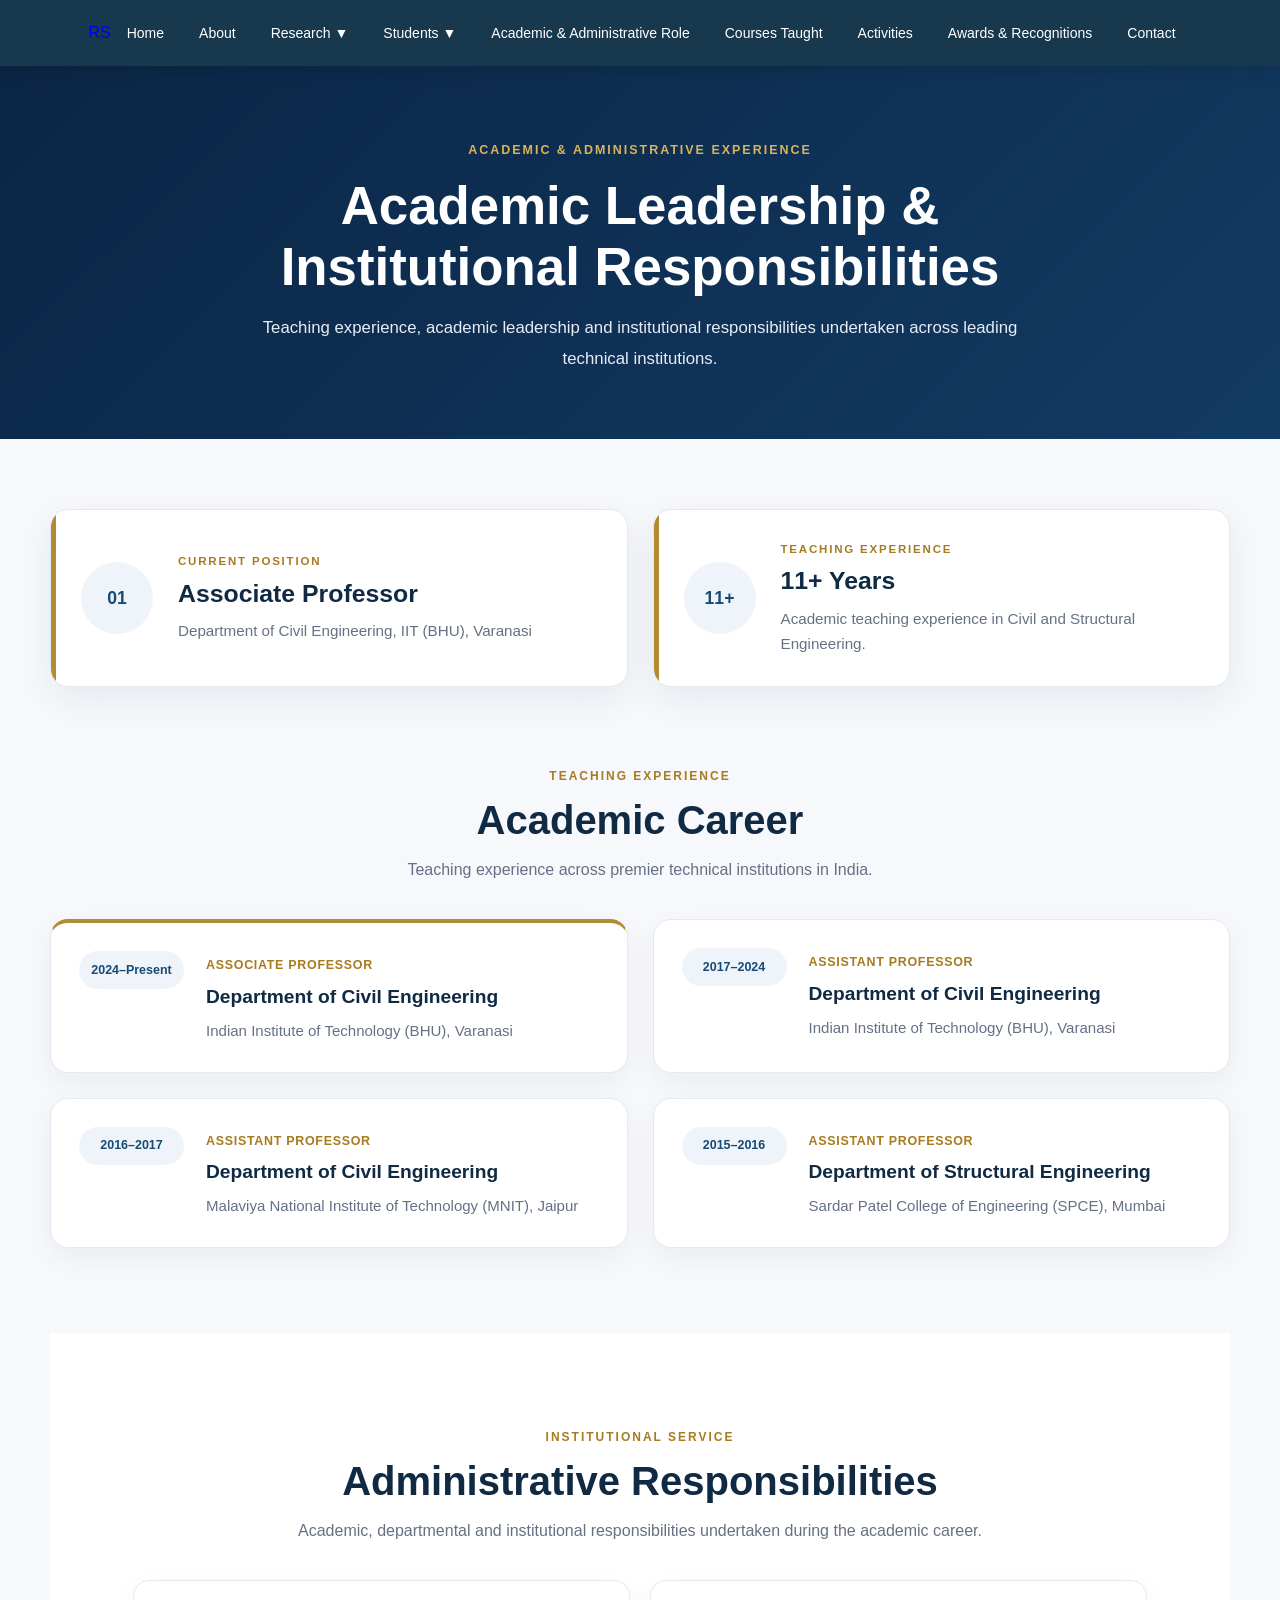
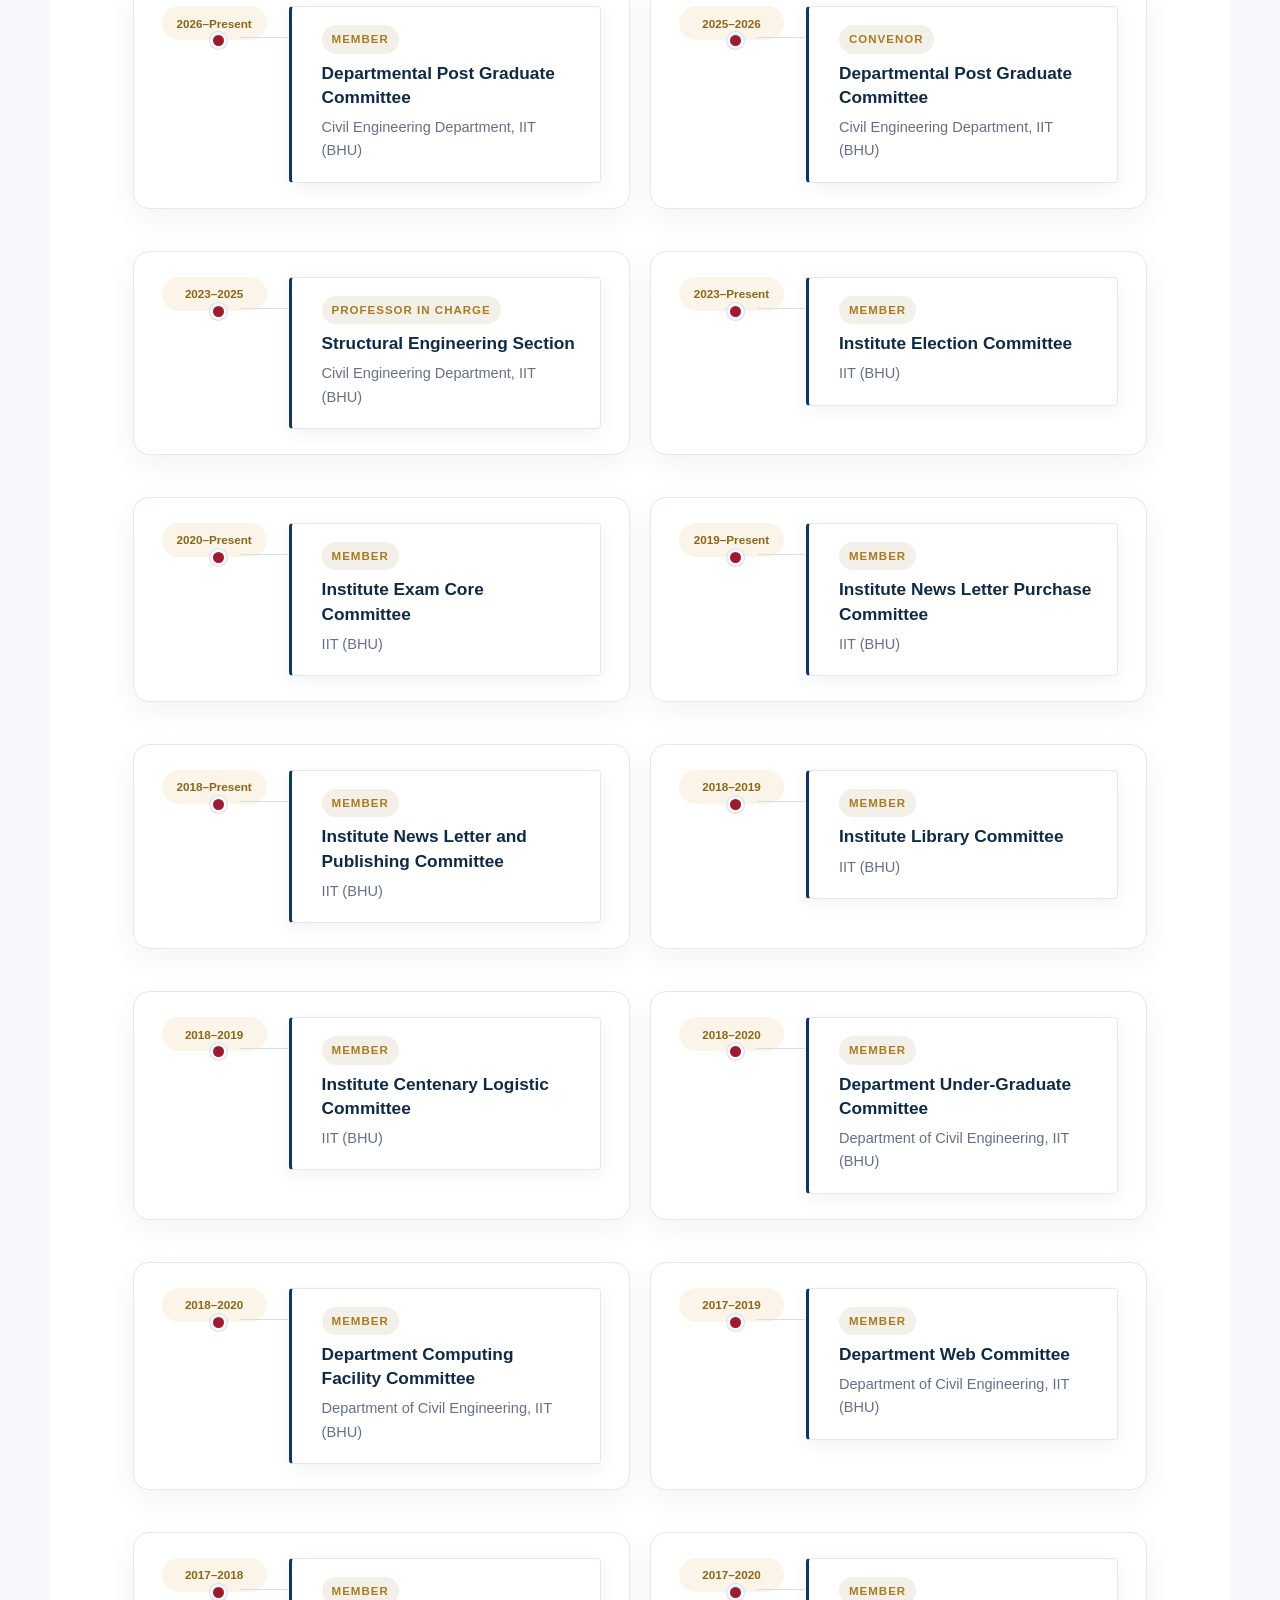
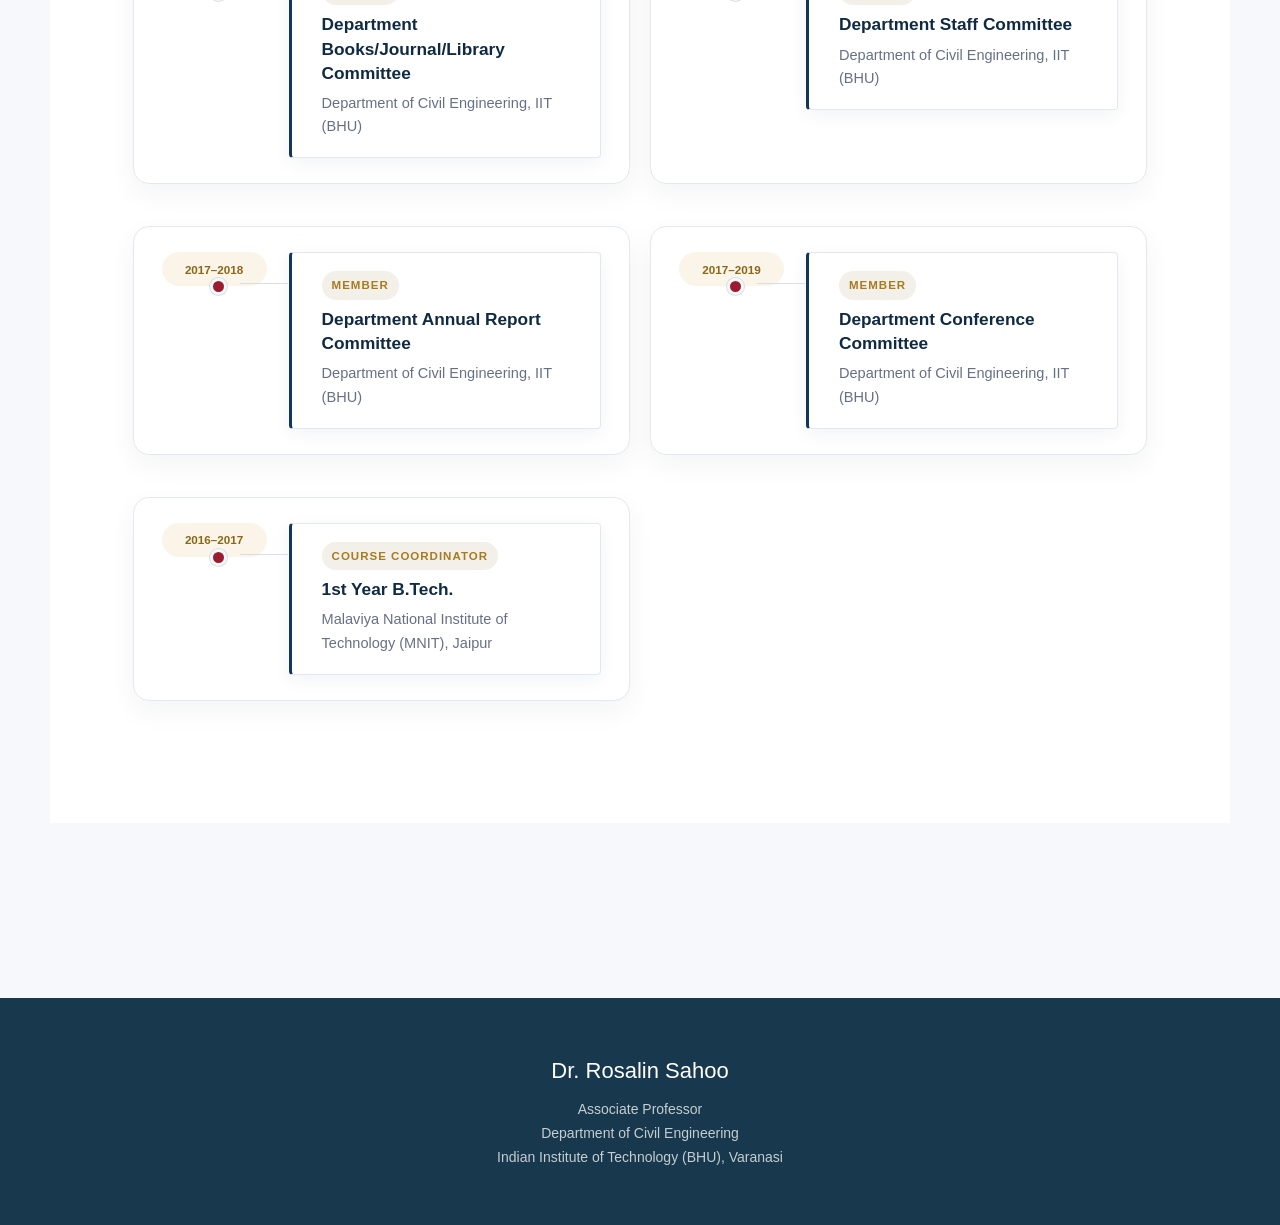
==== commit da1b32b7: "Update website" ====
--- a/academic-administrative-experience.html
+++ b/academic-administrative-experience.html
@@ -17,6 +17,7 @@
 
     <!-- ACADEMIC & ADMINISTRATIVE PAGE CSS -->
     <link rel="stylesheet" href="css/academic-admin.css">
+    <link rel="stylesheet" href="css/header.css">
 
 </head>
 
--- a/css/header.css
+++ b/css/header.css
@@ -0,0 +1,133 @@
+/* =====================================================
+   COMPACT HEADER
+===================================================== */
+
+.compact-header {
+    width: 100%;
+
+    background: #ffffff;
+
+    border-bottom: 1px solid #e5e5e5;
+}
+
+
+.compact-header-inner {
+    max-width: 1400px;
+
+    margin: 0 auto;
+
+    min-height: 78px;
+
+    padding: 12px 5%;
+
+    display: flex;
+
+    align-items: center;
+
+    justify-content: space-between;
+
+    gap: 30px;
+}
+
+
+/* =====================================================
+   NAME AND AFFILIATION
+===================================================== */
+
+.header-profile h1 {
+    margin: 0 0 4px;
+
+    font-size: 23px;
+
+    font-weight: 700;
+
+    line-height: 1.2;
+}
+
+
+.header-profile span {
+    font-size: 13px;
+
+    line-height: 1.4;
+
+    color: #666666;
+}
+
+
+/* =====================================================
+   WELCOME MESSAGE
+===================================================== */
+
+.welcome-message {
+    text-align: right;
+
+    white-space: nowrap;
+}
+
+
+.welcome-message span {
+    font-size: 15px;
+
+    font-weight: 600;
+
+    letter-spacing: 0.3px;
+}
+
+
+/* =====================================================
+   REMOVE OLD LARGE HEADER
+===================================================== */
+
+.header-background {
+    display: none;
+}
+
+
+/* =====================================================
+   NAVIGATION
+===================================================== */
+
+.navbar {
+    width: 100%;
+}
+
+
+/* =====================================================
+   MOBILE
+===================================================== */
+
+@media (max-width: 768px) {
+
+    .compact-header-inner {
+        min-height: auto;
+
+        padding: 14px 20px;
+
+        flex-direction: column;
+
+        align-items: flex-start;
+
+        gap: 7px;
+    }
+
+
+    .header-profile h1 {
+        font-size: 20px;
+    }
+
+
+    .header-profile span {
+        font-size: 12px;
+    }
+
+
+    .welcome-message {
+        text-align: left;
+    }
+
+
+    .welcome-message span {
+        font-size: 14px;
+    }
+
+}
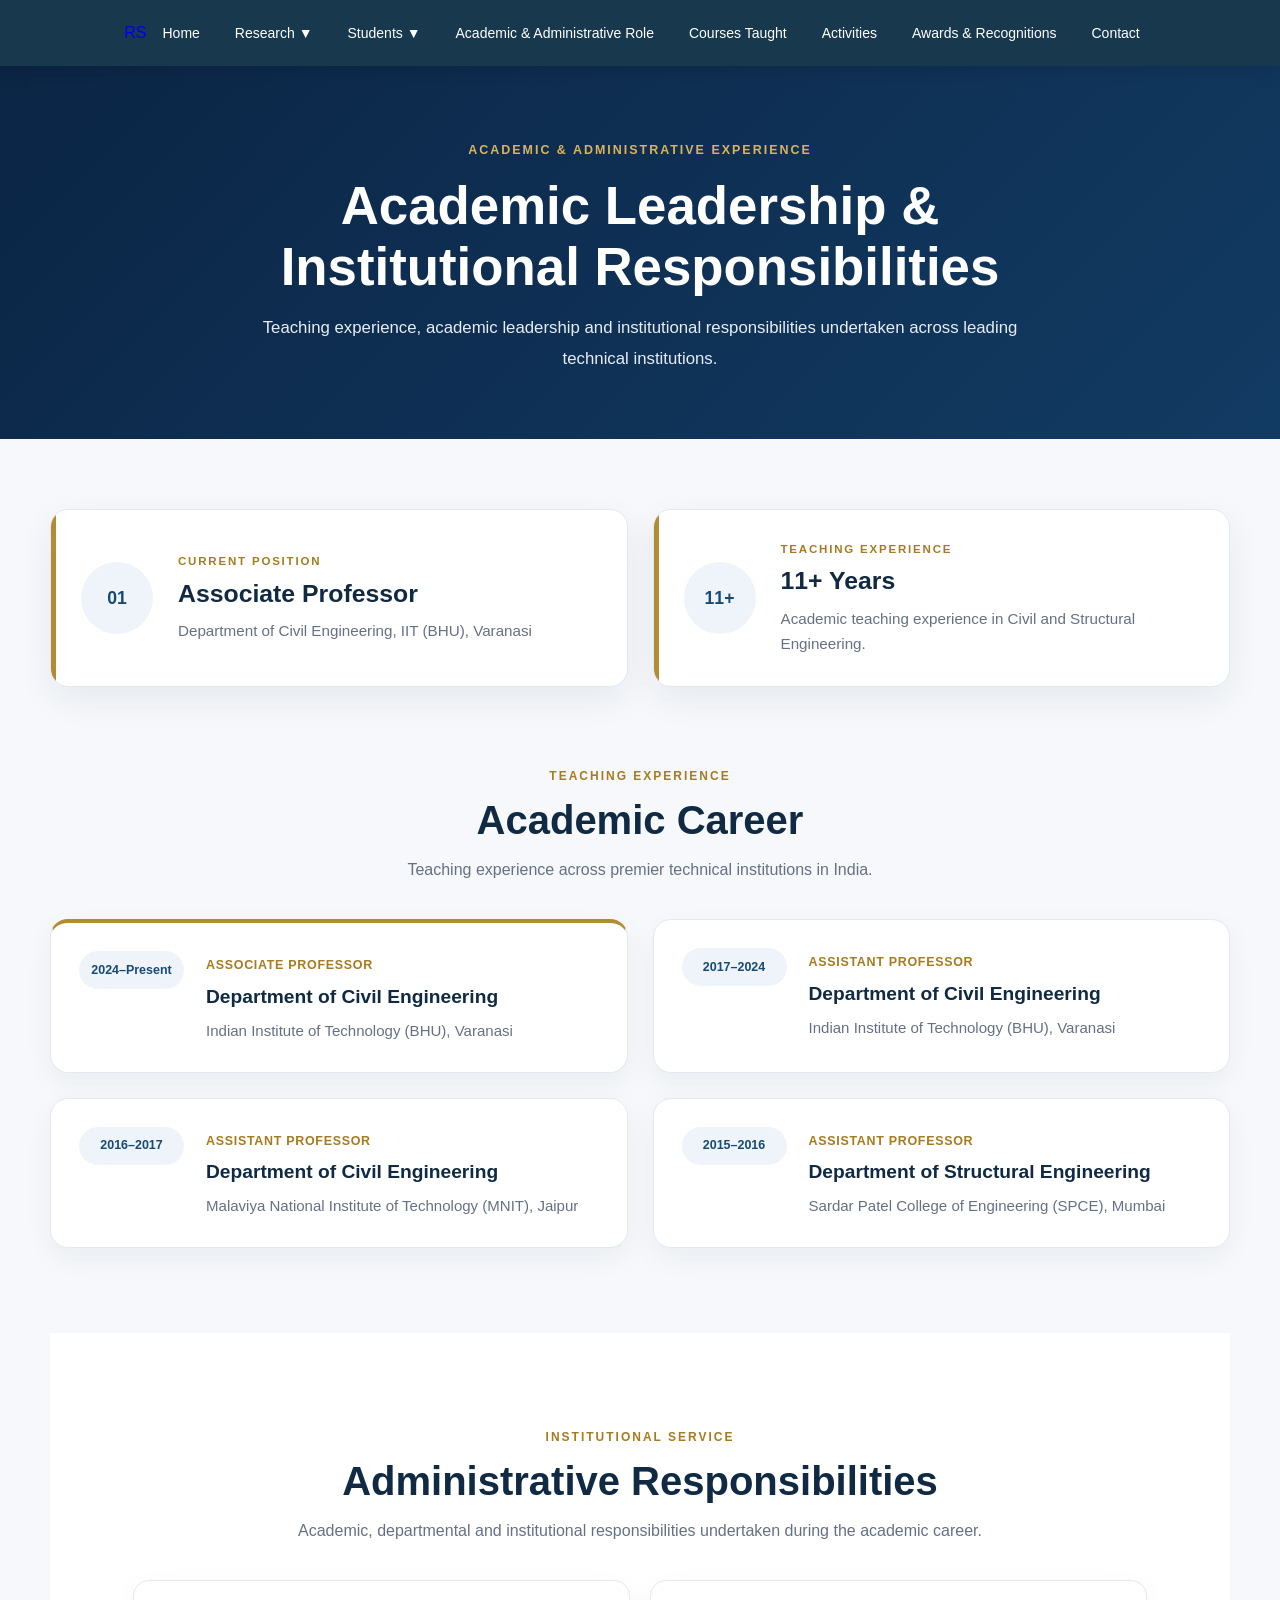
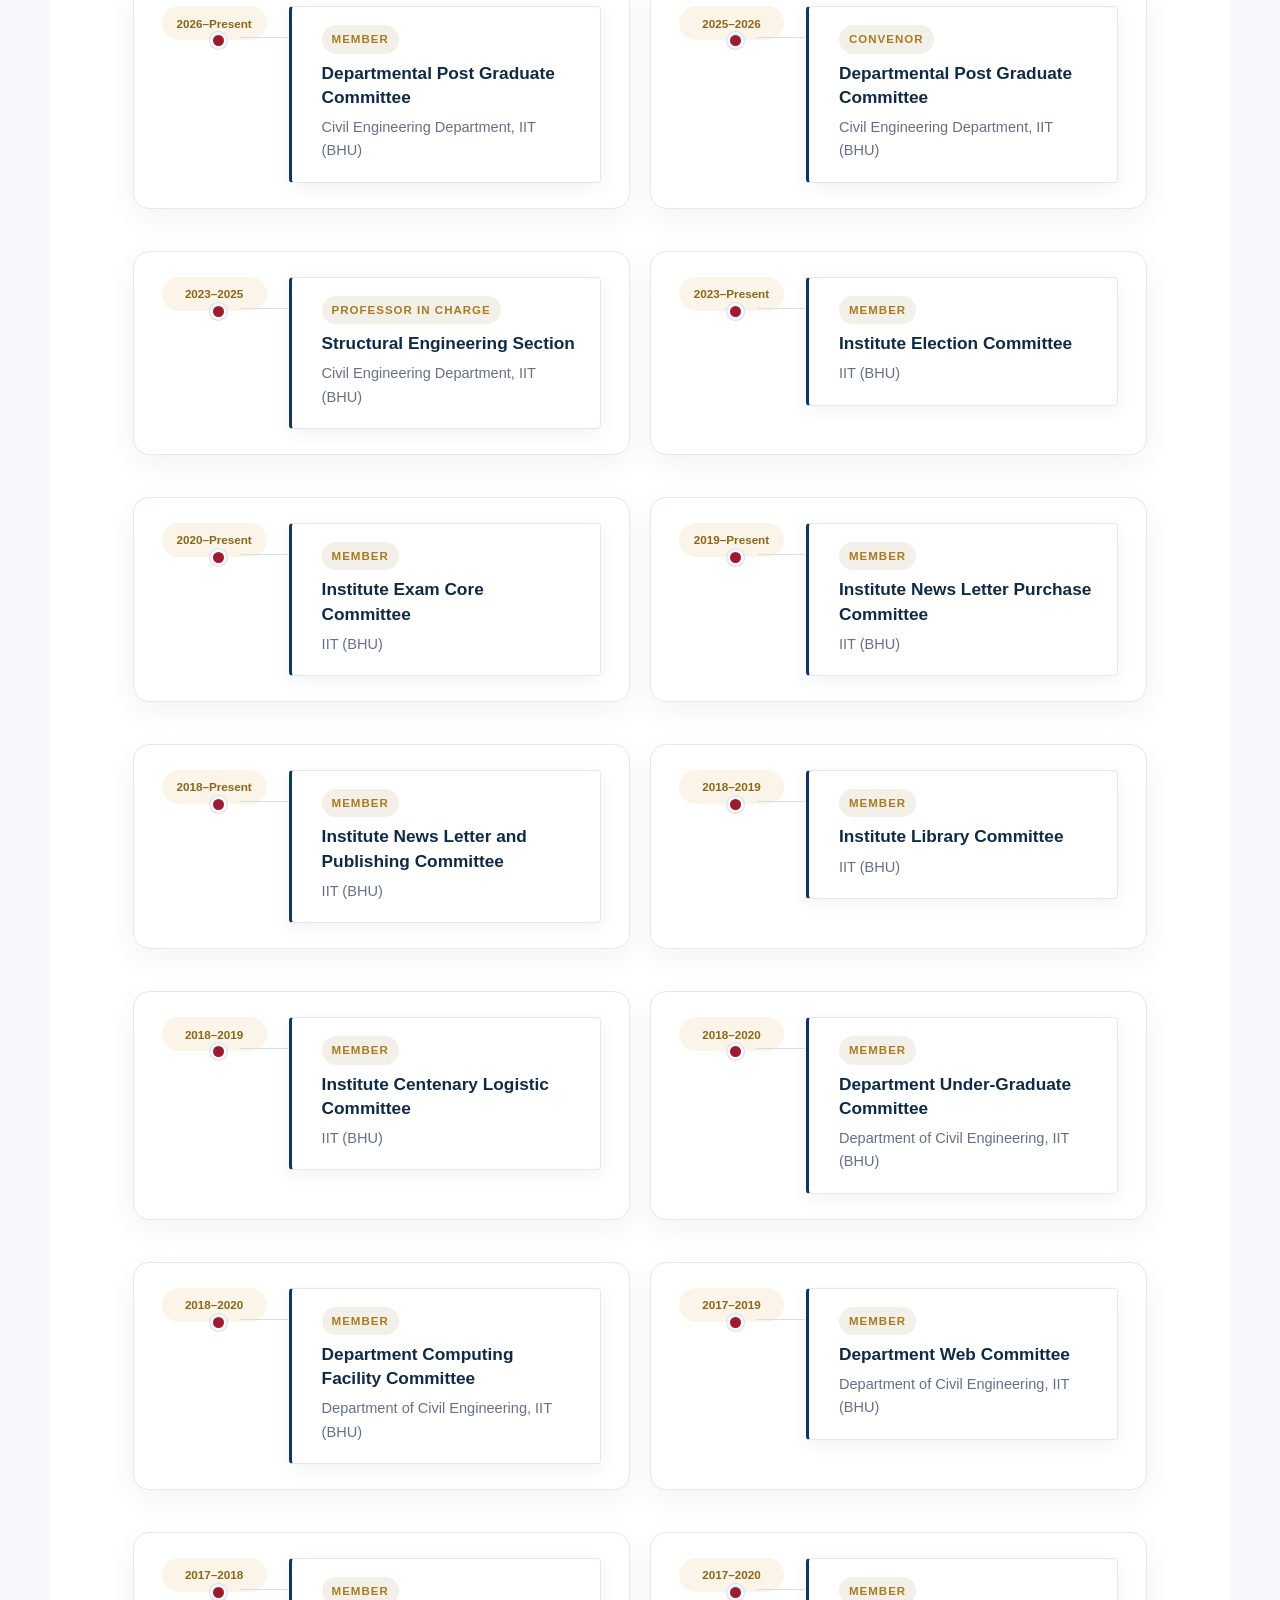
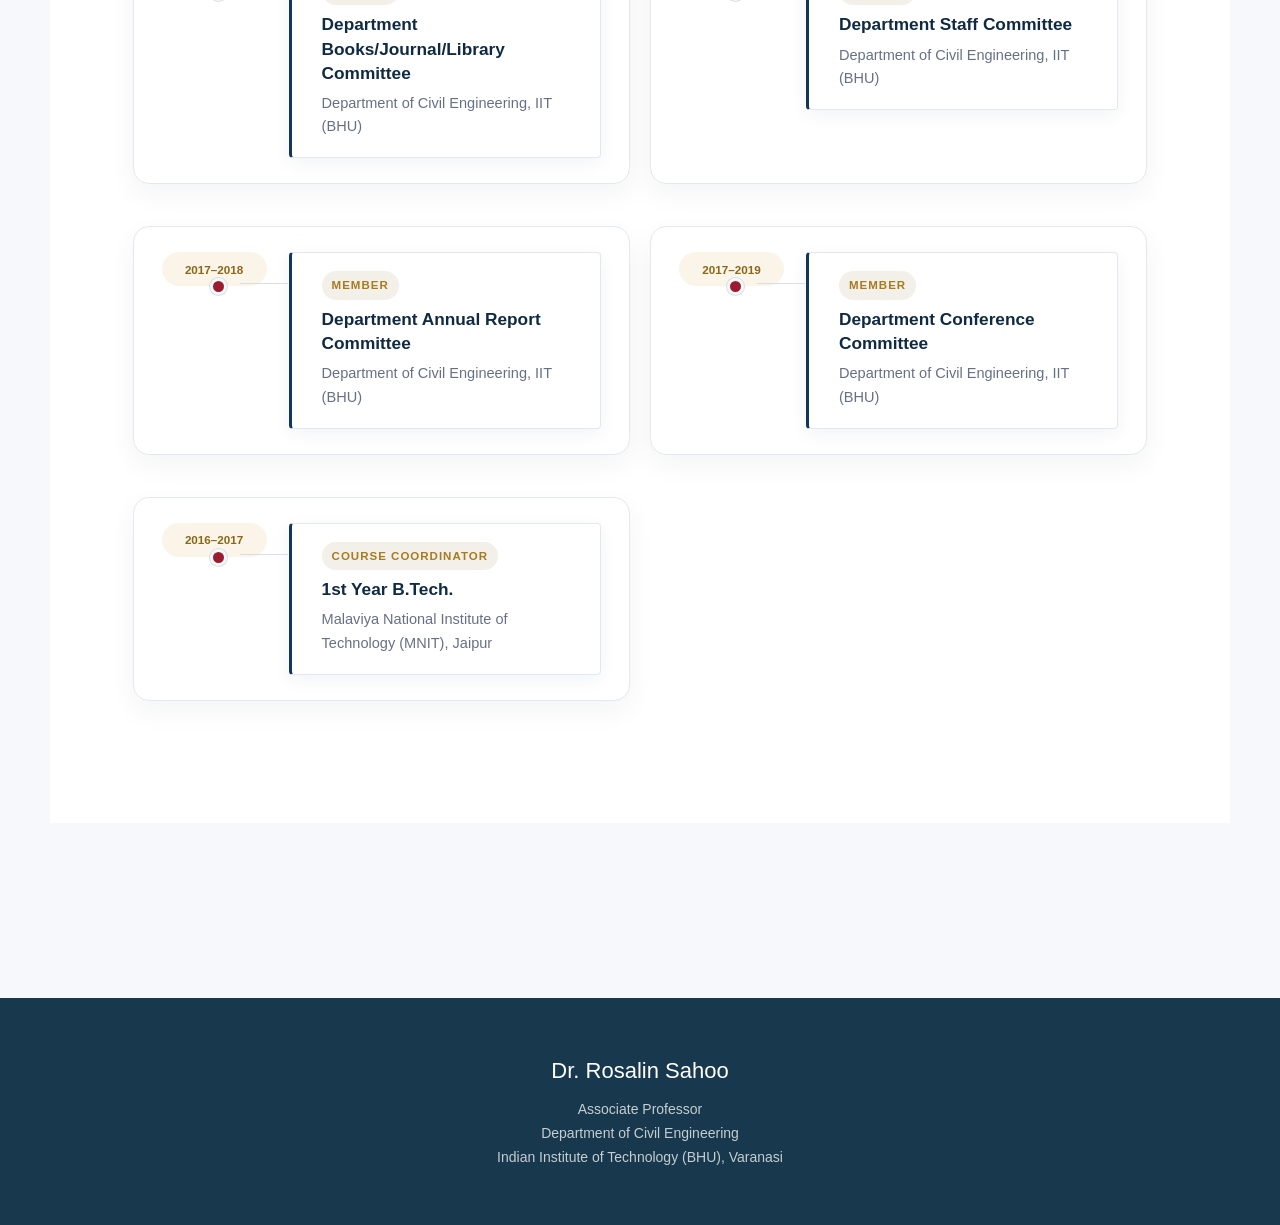
==== commit 4c5af3d5: "Update website" ====
--- a/academic-administrative-experience.html
+++ b/academic-administrative-experience.html
@@ -57,18 +57,24 @@
     </div>
 
 
-    <!-- =================================================
-         NAVIGATION
+ <!-- =================================================
+         NAVIGATION BAR
     ================================================== -->
 
     <nav class="navbar">
 
         <div class="nav-container">
+
+
+            <!-- Small Logo -->
 
             <a href="index.html" class="nav-logo">
                 RS
             </a>
 
+
+
+            <!-- Main Menu -->
 
             <ul class="nav-menu">
 
@@ -81,16 +87,6 @@
                     </a>
                 </li>
 
-
-                <!-- ABOUT -->
-
-                <li>
-                    <a href="index.html#about">
-                        About
-                    </a>
-                </li>
-
-
                 <!-- RESEARCH -->
 
                 <li class="dropdown">
@@ -130,6 +126,7 @@
                 </li>
 
 
+
                 <!-- STUDENTS -->
 
                 <li class="dropdown">
@@ -163,50 +160,45 @@
                 </li>
 
 
-                <!-- ACADEMIC & ADMINISTRATIVE -->
-
-                <li>
-                    <a href="academic-administrative-experience.html"
-                       class="active">
-                        Academic &amp; Administrative Role
-                    </a>
-                </li>
-
-
-                <!-- COURSES -->
-
-                <li>
-                    <a href="courses-taught.html">
-                        Courses Taught
-                    </a>
-                </li>
-
-
-                <!-- ACTIVITIES -->
-
-                <li>
-                    <a href="activities.html">
-                        Activities
-                    </a>
-                </li>
-
-
-                <!-- AWARDS -->
-
-                <li>
-                    <a href="awards.html">
-                        Awards &amp; Recognitions
-                    </a>
-                </li>
-
-
-                <!-- CONTACT -->
-
-                <li>
-                    <a href="contact.html">
-                        Contact
-                    </a>
-                </li>
+
+<!-- ACADEMIC & ADMINISTRATIVE ROLE -->
+<li>
+    <a href="academic-administrative-experience.html">
+        Academic &amp; Administrative Role
+    </a>
+</li>
+
+
+<!-- COURSES TAUGHT -->
+<li>
+    <a href="courses-taught.html">
+        Courses Taught
+    </a>
+</li>
+
+
+<!-- ACTIVITIES -->
+<li>
+    <a href="activities.html">
+        Activities
+    </a>
+</li>
+
+
+<!-- AWARDS -->
+<li>
+    <a href="awards.html">
+        Awards &amp; Recognitions
+    </a>
+</li>
+
+
+<!-- CONTACT -->
+<li>
+    <a href="contact.html">
+        Contact
+    </a>
+</li>
 
             </ul>
 
